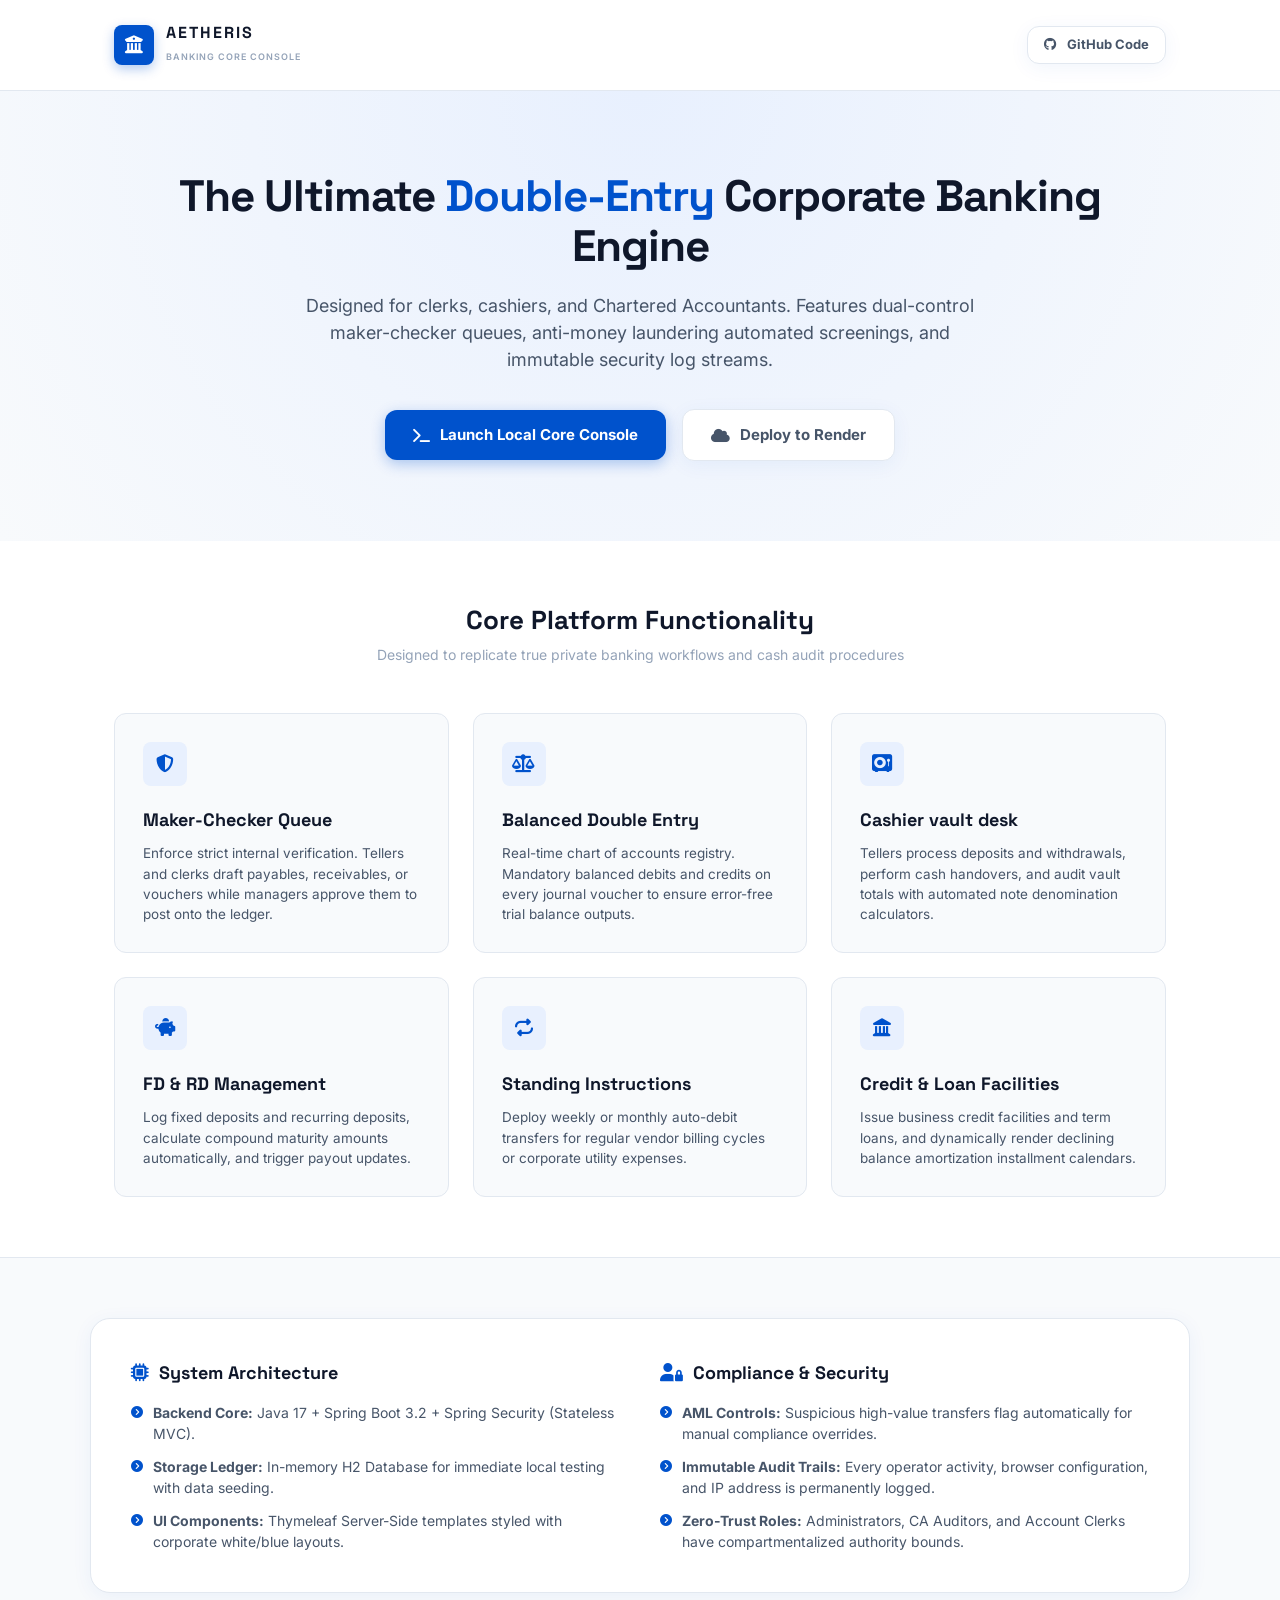
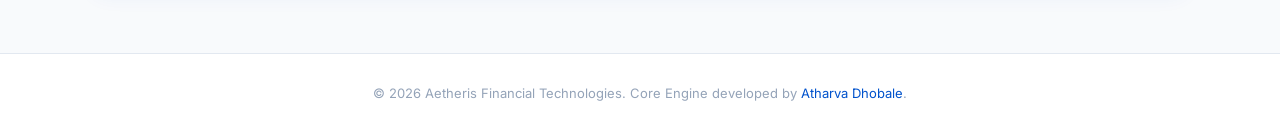
==== index.html @ 4fc182ce "feat: Add landing page index.html to resolve Vercel 404" ====
<!DOCTYPE html>
<html lang="en">
<head>
    <meta charset="UTF-8">
    <meta name="viewport" content="width=device-width, initial-scale=1.0">
    <title>AETHERIS | Enterprise Banking & Core Ledger Platform</title>
    <link rel="preconnect" href="https://fonts.googleapis.com">
    <link rel="preconnect" href="https://fonts.gstatic.com" crossorigin>
    <link href="https://fonts.googleapis.com/css2?family=Inter:wght@300;400;500;600;700;800;900&family=Space+Grotesk:wght@400;500;600;700;800&display=swap" rel="stylesheet">
    <link rel="stylesheet" href="https://cdnjs.cloudflare.com/ajax/libs/font-awesome/6.5.0/css/all.min.css">
    <style>
        :root {
            --brand-blue: #0052cc;
            --brand-blue-dark: #003d99;
            --bg-page: #f8fafc;
            --text-primary: #0f172a;
            --text-secondary: #475569;
            --text-muted: #94a3b8;
            --border-light: #e2e8f0;
            --radius-md: 12px;
            --radius-lg: 20px;
            --shadow-md: 0 4px 20px rgba(0,82,204,0.06);
            --shadow-lg: 0 10px 30px rgba(0,82,204,0.08);
        }

        * {
            box-sizing: border-box;
            margin: 0;
            padding: 0;
        }

        body {
            font-family: 'Inter', -apple-system, sans-serif;
            background: var(--bg-page);
            color: var(--text-primary);
            line-height: 1.5;
            -webkit-font-smoothing: antialiased;
        }

        .container {
            max-width: 1100px;
            margin: 0 auto;
            padding: 0 24px;
        }

        /* Header */
        header {
            padding: 24px 0;
            border-bottom: 1px solid var(--border-light);
            background: #fff;
        }

        .header-wrap {
            display: flex;
            align-items: center;
            justify-content: space-between;
        }

        .brand {
            display: flex;
            align-items: center;
            gap: 12px;
        }

        .brand-icon {
            width: 40px;
            height: 40px;
            background: var(--brand-blue);
            border-radius: 8px;
            display: flex;
            align-items: center;
            justify-content: center;
            color: #fff;
            font-size: 18px;
            box-shadow: 0 4px 12px rgba(0,82,204,0.3);
        }

        .brand-text h1 {
            font-family: 'Space Grotesk', sans-serif;
            font-size: 16px;
            font-weight: 800;
            letter-spacing: 2px;
            color: var(--text-primary);
            line-height: 1.1;
        }

        .brand-text span {
            font-size: 9px;
            color: var(--text-muted);
            letter-spacing: 1px;
            text-transform: uppercase;
            font-weight: 600;
        }

        /* Hero Section */
        .hero {
            padding: 80px 0;
            text-align: center;
            background: radial-gradient(circle at top, #e8f0fe 0%, var(--bg-page) 100%);
        }

        .hero h2 {
            font-family: 'Space Grotesk', sans-serif;
            font-size: 44px;
            font-weight: 800;
            color: var(--text-primary);
            line-height: 1.15;
            letter-spacing: -1px;
            margin-bottom: 20px;
        }

        .hero h2 span {
            color: var(--brand-blue);
        }

        .hero p {
            font-size: 18px;
            color: var(--text-secondary);
            max-width: 680px;
            margin: 0 auto 36px;
        }

        .cta-buttons {
            display: flex;
            align-items: center;
            justify-content: center;
            gap: 16px;
            flex-wrap: wrap;
        }

        .btn {
            display: inline-flex;
            align-items: center;
            gap: 10px;
            padding: 14px 28px;
            border-radius: var(--radius-md);
            font-size: 15px;
            font-weight: 700;
            text-decoration: none;
            transition: all 0.2s ease;
            cursor: pointer;
        }

        .btn-primary {
            background: var(--brand-blue);
            color: #fff;
            box-shadow: 0 4px 14px rgba(0,82,204,0.3);
        }

        .btn-primary:hover {
            background: var(--brand-blue-dark);
            transform: translateY(-2px);
            box-shadow: 0 6px 20px rgba(0,82,204,0.4);
        }

        .btn-secondary {
            background: #fff;
            color: var(--text-secondary);
            border: 1.5px solid var(--border-light);
            box-shadow: var(--shadow-md);
        }

        .btn-secondary:hover {
            border-color: var(--brand-blue);
            color: var(--brand-blue);
            transform: translateY(-2px);
        }

        /* Features Section */
        .features {
            padding: 60px 0;
            background: #fff;
        }

        .section-title {
            text-align: center;
            margin-bottom: 48px;
        }

        .section-title h3 {
            font-family: 'Space Grotesk', sans-serif;
            font-size: 26px;
            font-weight: 800;
            color: var(--text-primary);
        }

        .section-title p {
            color: var(--text-muted);
            font-size: 14px;
            margin-top: 4px;
        }

        .feature-grid {
            display: grid;
            grid-template-columns: repeat(3, 1fr);
            gap: 24px;
        }

        .feature-card {
            background: var(--bg-page);
            border: 1px solid var(--border-light);
            border-radius: var(--radius-md);
            padding: 28px;
            transition: all 0.25s ease;
        }

        .feature-card:hover {
            background: #fff;
            border-color: var(--brand-blue);
            box-shadow: var(--shadow-lg);
            transform: translateY(-4px);
        }

        .feature-icon {
            width: 44px;
            height: 44px;
            background: #e8f0fe;
            color: var(--brand-blue);
            border-radius: 8px;
            display: flex;
            align-items: center;
            justify-content: center;
            font-size: 18px;
            margin-bottom: 20px;
        }

        .feature-card h4 {
            font-family: 'Space Grotesk', sans-serif;
            font-size: 18px;
            font-weight: 700;
            color: var(--text-primary);
            margin-bottom: 10px;
        }

        .feature-card p {
            font-size: 13.5px;
            color: var(--text-secondary);
            line-height: 1.5;
        }

        /* Tech Spec Section */
        .spec {
            padding: 60px 0;
            background: var(--bg-page);
            border-top: 1px solid var(--border-light);
        }

        .spec-wrap {
            background: #fff;
            border: 1.5px solid var(--border-light);
            border-radius: var(--radius-lg);
            padding: 40px;
            box-shadow: var(--shadow-md);
        }

        .spec-grid {
            display: grid;
            grid-template-columns: 1fr 1fr;
            gap: 40px;
        }

        .spec-col h4 {
            font-family: 'Space Grotesk', sans-serif;
            font-size: 18px;
            font-weight: 700;
            color: var(--text-primary);
            margin-bottom: 16px;
            display: flex;
            align-items: center;
            gap: 10px;
        }

        .spec-col h4 i {
            color: var(--brand-blue);
        }

        .spec-list {
            display: flex;
            flex-direction: column;
            gap: 12px;
        }

        .spec-item {
            display: flex;
            align-items: flex-start;
            gap: 10px;
            font-size: 14px;
            color: var(--text-secondary);
        }

        .spec-item i {
            color: var(--brand-blue);
            margin-top: 4px;
            font-size: 12px;
        }

        /* Footer */
        footer {
            padding: 30px 0;
            text-align: center;
            border-top: 1px solid var(--border-light);
            background: #fff;
            font-size: 13px;
            color: var(--text-muted);
        }

        footer a {
            color: var(--brand-blue);
            text-decoration: none;
        }

        @media (max-width: 800px) {
            .feature-grid {
                grid-template-columns: 1fr;
            }
            .spec-grid {
                grid-template-columns: 1fr;
            }
            .hero h2 {
                font-size: 32px;
            }
        }
    </style>
</head>
<body>

    <!-- Header -->
    <header>
        <div class="container header-wrap">
            <div class="brand">
                <div class="brand-icon">
                    <i class="fa-solid fa-building-columns"></i>
                </div>
                <div class="brand-text">
                    <h1>AETHERIS</h1>
                    <span>Banking Core Console</span>
                </div>
            </div>
            <a href="https://github.com/AtharvaDhobale/aetheris-banking" class="btn btn-secondary" style="padding: 8px 16px; font-size: 13px;">
                <i class="fa-brands fa-github"></i> GitHub Code
            </a>
        </div>
    </header>

    <!-- Hero -->
    <section class="hero">
        <div class="container">
            <h2>The Ultimate <span>Double-Entry</span> Corporate Banking Engine</h2>
            <p>Designed for clerks, cashiers, and Chartered Accountants. Features dual-control maker-checker queues, anti-money laundering automated screenings, and immutable security log streams.</p>
            <div class="cta-buttons">
                <!-- CTA buttons linking locally and to Render instructions -->
                <a href="http://localhost:8080/dashboard" class="btn btn-primary">
                    <i class="fa-solid fa-terminal"></i> Launch Local Core Console
                </a>
                <a href="https://github.com/AtharvaDhobale/aetheris-banking#cloud-deployment-guidelines" class="btn btn-secondary">
                    <i class="fa-solid fa-cloud"></i> Deploy to Render
                </a>
            </div>
        </div>
    </section>

    <!-- Features -->
    <section class="features">
        <div class="container">
            <div class="section-title">
                <h3>Core Platform Functionality</h3>
                <p>Designed to replicate true private banking workflows and cash audit procedures</p>
            </div>
            <div class="feature-grid">
                <div class="feature-card">
                    <div class="feature-icon"><i class="fa-solid fa-shield-halved"></i></div>
                    <h4>Maker-Checker Queue</h4>
                    <p>Enforce strict internal verification. Tellers and clerks draft payables, receivables, or vouchers while managers approve them to post onto the ledger.</p>
                </div>
                <div class="feature-card">
                    <div class="feature-icon"><i class="fa-solid fa-scale-balanced"></i></div>
                    <h4>Balanced Double Entry</h4>
                    <p>Real-time chart of accounts registry. Mandatory balanced debits and credits on every journal voucher to ensure error-free trial balance outputs.</p>
                </div>
                <div class="feature-card">
                    <div class="feature-icon"><i class="fa-solid fa-vault"></i></div>
                    <h4>Cashier vault desk</h4>
                    <p>Tellers process deposits and withdrawals, perform cash handovers, and audit vault totals with automated note denomination calculators.</p>
                </div>
                <div class="feature-card">
                    <div class="feature-icon"><i class="fa-solid fa-piggy-bank"></i></div>
                    <h4>FD & RD Management</h4>
                    <p>Log fixed deposits and recurring deposits, calculate compound maturity amounts automatically, and trigger payout updates.</p>
                </div>
                <div class="feature-card">
                    <div class="feature-icon"><i class="fa-solid fa-repeat"></i></div>
                    <h4>Standing Instructions</h4>
                    <p>Deploy weekly or monthly auto-debit transfers for regular vendor billing cycles or corporate utility expenses.</p>
                </div>
                <div class="feature-card">
                    <div class="feature-icon"><i class="fa-solid fa-landmark"></i></div>
                    <h4>Credit & Loan Facilities</h4>
                    <p>Issue business credit facilities and term loans, and dynamically render declining balance amortization installment calendars.</p>
                </div>
            </div>
        </div>
    </section>

    <!-- Specs -->
    <section class="spec">
        <div class="container spec-wrap">
            <div class="spec-grid">
                <div class="spec-col">
                    <h4><i class="fa-solid fa-microchip"></i> System Architecture</h4>
                    <div class="spec-list">
                        <div class="spec-item">
                            <i class="fa-solid fa-circle-chevron-right"></i>
                            <span><strong>Backend Core:</strong> Java 17 + Spring Boot 3.2 + Spring Security (Stateless MVC).</span>
                        </div>
                        <div class="spec-item">
                            <i class="fa-solid fa-circle-chevron-right"></i>
                            <span><strong>Storage Ledger:</strong> In-memory H2 Database for immediate local testing with data seeding.</span>
                        </div>
                        <div class="spec-item">
                            <i class="fa-solid fa-circle-chevron-right"></i>
                            <span><strong>UI Components:</strong> Thymeleaf Server-Side templates styled with corporate white/blue layouts.</span>
                        </div>
                    </div>
                </div>
                <div class="spec-col">
                    <h4><i class="fa-solid fa-user-lock"></i> Compliance &amp; Security</h4>
                    <div class="spec-list">
                        <div class="spec-item">
                            <i class="fa-solid fa-circle-chevron-right"></i>
                            <span><strong>AML Controls:</strong> Suspicious high-value transfers flag automatically for manual compliance overrides.</span>
                        </div>
                        <div class="spec-item">
                            <i class="fa-solid fa-circle-chevron-right"></i>
                            <span><strong>Immutable Audit Trails:</strong> Every operator activity, browser configuration, and IP address is permanently logged.</span>
                        </div>
                        <div class="spec-item">
                            <i class="fa-solid fa-circle-chevron-right"></i>
                            <span><strong>Zero-Trust Roles:</strong> Administrators, CA Auditors, and Account Clerks have compartmentalized authority bounds.</span>
                        </div>
                    </div>
                </div>
            </div>
        </div>
    </section>

    <!-- Footer -->
    <footer>
        <div class="container">
            <p>&copy; 2026 Aetheris Financial Technologies. Core Engine developed by <a href="https://github.com/AtharvaDhobale">Atharva Dhobale</a>.</p>
        </div>
    </footer>

</body>
</html>
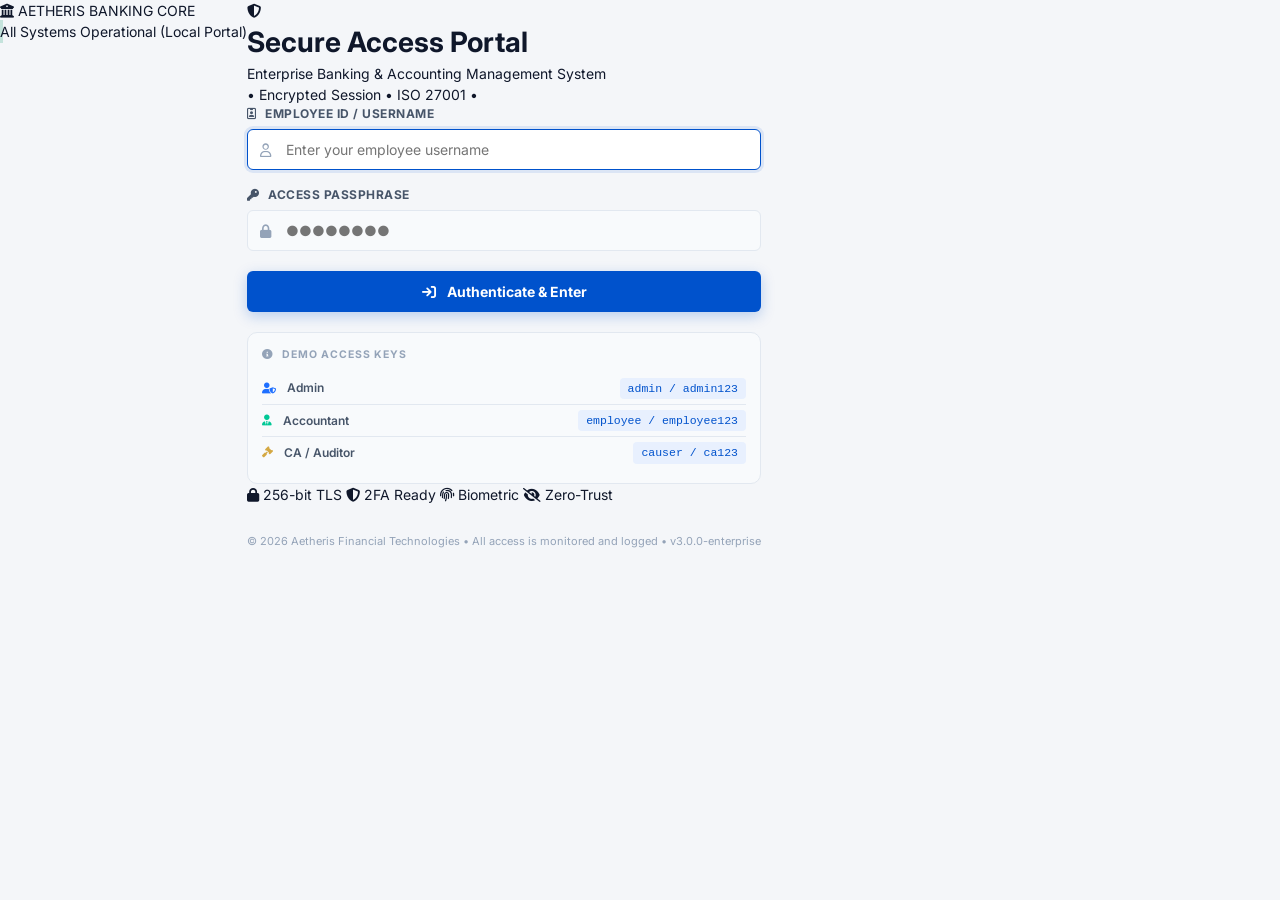
==== commit 53c2d794: "feat: Replace landing page with actual login page and add root static assets" ====
--- a/index.html
+++ b/index.html
@@ -1,454 +1,138 @@
 <!DOCTYPE html>
 <html lang="en">
 <head>
-    <meta charset="UTF-8">
-    <meta name="viewport" content="width=device-width, initial-scale=1.0">
-    <title>AETHERIS | Enterprise Banking & Core Ledger Platform</title>
-    <link rel="preconnect" href="https://fonts.googleapis.com">
-    <link rel="preconnect" href="https://fonts.gstatic.com" crossorigin>
-    <link href="https://fonts.googleapis.com/css2?family=Inter:wght@300;400;500;600;700;800;900&family=Space+Grotesk:wght@400;500;600;700;800&display=swap" rel="stylesheet">
-    <link rel="stylesheet" href="https://cdnjs.cloudflare.com/ajax/libs/font-awesome/6.5.0/css/all.min.css">
-    <style>
-        :root {
-            --brand-blue: #0052cc;
-            --brand-blue-dark: #003d99;
-            --bg-page: #f8fafc;
-            --text-primary: #0f172a;
-            --text-secondary: #475569;
-            --text-muted: #94a3b8;
-            --border-light: #e2e8f0;
-            --radius-md: 12px;
-            --radius-lg: 20px;
-            --shadow-md: 0 4px 20px rgba(0,82,204,0.06);
-            --shadow-lg: 0 10px 30px rgba(0,82,204,0.08);
-        }
+    <meta charset="UTF-8" />
+    <meta name="viewport" content="width=device-width, initial-scale=1.0" />
+    <meta name="description" content="Aetheris Banking & Accounting Core — Secure Enterprise Login Portal" />
+    <title>AETHERIS | Secure Access Portal</title>
+    <link rel="preconnect" href="https://fonts.googleapis.com" />
+    <link rel="preconnect" href="https://fonts.gstatic.com" crossorigin />
+    <link href="https://fonts.googleapis.com/css2?family=Inter:wght@300;400;500;600;700;800;900&family=Space+Grotesk:wght@400;500;600;700;800&family=JetBrains+Mono:wght@400;500&display=swap" rel="stylesheet" />
+    <link rel="stylesheet" href="https://cdnjs.cloudflare.com/ajax/libs/font-awesome/6.5.0/css/all.min.css" />
+    <link rel="stylesheet" href="/css/styles.css" />
+</head>
+<body class="login-page">
 
-        * {
-            box-sizing: border-box;
-            margin: 0;
-            padding: 0;
-        }
+    <!-- Background Grid -->
+    <div class="login-bg-grid"></div>
 
-        body {
-            font-family: 'Inter', -apple-system, sans-serif;
-            background: var(--bg-page);
-            color: var(--text-primary);
-            line-height: 1.5;
-            -webkit-font-smoothing: antialiased;
-        }
-
-        .container {
-            max-width: 1100px;
-            margin: 0 auto;
-            padding: 0 24px;
-        }
-
-        /* Header */
-        header {
-            padding: 24px 0;
-            border-bottom: 1px solid var(--border-light);
-            background: #fff;
-        }
-
-        .header-wrap {
-            display: flex;
-            align-items: center;
-            justify-content: space-between;
-        }
-
-        .brand {
-            display: flex;
-            align-items: center;
-            gap: 12px;
-        }
-
-        .brand-icon {
-            width: 40px;
-            height: 40px;
-            background: var(--brand-blue);
-            border-radius: 8px;
-            display: flex;
-            align-items: center;
-            justify-content: center;
-            color: #fff;
-            font-size: 18px;
-            box-shadow: 0 4px 12px rgba(0,82,204,0.3);
-        }
-
-        .brand-text h1 {
-            font-family: 'Space Grotesk', sans-serif;
-            font-size: 16px;
-            font-weight: 800;
-            letter-spacing: 2px;
-            color: var(--text-primary);
-            line-height: 1.1;
-        }
-
-        .brand-text span {
-            font-size: 9px;
-            color: var(--text-muted);
-            letter-spacing: 1px;
-            text-transform: uppercase;
-            font-weight: 600;
-        }
-
-        /* Hero Section */
-        .hero {
-            padding: 80px 0;
-            text-align: center;
-            background: radial-gradient(circle at top, #e8f0fe 0%, var(--bg-page) 100%);
-        }
-
-        .hero h2 {
-            font-family: 'Space Grotesk', sans-serif;
-            font-size: 44px;
-            font-weight: 800;
-            color: var(--text-primary);
-            line-height: 1.15;
-            letter-spacing: -1px;
-            margin-bottom: 20px;
-        }
-
-        .hero h2 span {
-            color: var(--brand-blue);
-        }
-
-        .hero p {
-            font-size: 18px;
-            color: var(--text-secondary);
-            max-width: 680px;
-            margin: 0 auto 36px;
-        }
-
-        .cta-buttons {
-            display: flex;
-            align-items: center;
-            justify-content: center;
-            gap: 16px;
-            flex-wrap: wrap;
-        }
-
-        .btn {
-            display: inline-flex;
-            align-items: center;
-            gap: 10px;
-            padding: 14px 28px;
-            border-radius: var(--radius-md);
-            font-size: 15px;
-            font-weight: 700;
-            text-decoration: none;
-            transition: all 0.2s ease;
-            cursor: pointer;
-        }
-
-        .btn-primary {
-            background: var(--brand-blue);
-            color: #fff;
-            box-shadow: 0 4px 14px rgba(0,82,204,0.3);
-        }
-
-        .btn-primary:hover {
-            background: var(--brand-blue-dark);
-            transform: translateY(-2px);
-            box-shadow: 0 6px 20px rgba(0,82,204,0.4);
-        }
-
-        .btn-secondary {
-            background: #fff;
-            color: var(--text-secondary);
-            border: 1.5px solid var(--border-light);
-            box-shadow: var(--shadow-md);
-        }
-
-        .btn-secondary:hover {
-            border-color: var(--brand-blue);
-            color: var(--brand-blue);
-            transform: translateY(-2px);
-        }
-
-        /* Features Section */
-        .features {
-            padding: 60px 0;
-            background: #fff;
-        }
-
-        .section-title {
-            text-align: center;
-            margin-bottom: 48px;
-        }
-
-        .section-title h3 {
-            font-family: 'Space Grotesk', sans-serif;
-            font-size: 26px;
-            font-weight: 800;
-            color: var(--text-primary);
-        }
-
-        .section-title p {
-            color: var(--text-muted);
-            font-size: 14px;
-            margin-top: 4px;
-        }
-
-        .feature-grid {
-            display: grid;
-            grid-template-columns: repeat(3, 1fr);
-            gap: 24px;
-        }
-
-        .feature-card {
-            background: var(--bg-page);
-            border: 1px solid var(--border-light);
-            border-radius: var(--radius-md);
-            padding: 28px;
-            transition: all 0.25s ease;
-        }
-
-        .feature-card:hover {
-            background: #fff;
-            border-color: var(--brand-blue);
-            box-shadow: var(--shadow-lg);
-            transform: translateY(-4px);
-        }
-
-        .feature-icon {
-            width: 44px;
-            height: 44px;
-            background: #e8f0fe;
-            color: var(--brand-blue);
-            border-radius: 8px;
-            display: flex;
-            align-items: center;
-            justify-content: center;
-            font-size: 18px;
-            margin-bottom: 20px;
-        }
-
-        .feature-card h4 {
-            font-family: 'Space Grotesk', sans-serif;
-            font-size: 18px;
-            font-weight: 700;
-            color: var(--text-primary);
-            margin-bottom: 10px;
-        }
-
-        .feature-card p {
-            font-size: 13.5px;
-            color: var(--text-secondary);
-            line-height: 1.5;
-        }
-
-        /* Tech Spec Section */
-        .spec {
-            padding: 60px 0;
-            background: var(--bg-page);
-            border-top: 1px solid var(--border-light);
-        }
-
-        .spec-wrap {
-            background: #fff;
-            border: 1.5px solid var(--border-light);
-            border-radius: var(--radius-lg);
-            padding: 40px;
-            box-shadow: var(--shadow-md);
-        }
-
-        .spec-grid {
-            display: grid;
-            grid-template-columns: 1fr 1fr;
-            gap: 40px;
-        }
-
-        .spec-col h4 {
-            font-family: 'Space Grotesk', sans-serif;
-            font-size: 18px;
-            font-weight: 700;
-            color: var(--text-primary);
-            margin-bottom: 16px;
-            display: flex;
-            align-items: center;
-            gap: 10px;
-        }
-
-        .spec-col h4 i {
-            color: var(--brand-blue);
-        }
-
-        .spec-list {
-            display: flex;
-            flex-direction: column;
-            gap: 12px;
-        }
-
-        .spec-item {
-            display: flex;
-            align-items: flex-start;
-            gap: 10px;
-            font-size: 14px;
-            color: var(--text-secondary);
-        }
-
-        .spec-item i {
-            color: var(--brand-blue);
-            margin-top: 4px;
-            font-size: 12px;
-        }
-
-        /* Footer */
-        footer {
-            padding: 30px 0;
-            text-align: center;
-            border-top: 1px solid var(--border-light);
-            background: #fff;
-            font-size: 13px;
-            color: var(--text-muted);
-        }
-
-        footer a {
-            color: var(--brand-blue);
-            text-decoration: none;
-        }
-
-        @media (max-width: 800px) {
-            .feature-grid {
-                grid-template-columns: 1fr;
-            }
-            .spec-grid {
-                grid-template-columns: 1fr;
-            }
-            .hero h2 {
-                font-size: 32px;
-            }
-        }
-    </style>
-</head>
-<body>
-
-    <!-- Header -->
-    <header>
-        <div class="container header-wrap">
-            <div class="brand">
-                <div class="brand-icon">
-                    <i class="fa-solid fa-building-columns"></i>
-                </div>
-                <div class="brand-text">
-                    <h1>AETHERIS</h1>
-                    <span>Banking Core Console</span>
-                </div>
-            </div>
-            <a href="https://github.com/AtharvaDhobale/aetheris-banking" class="btn btn-secondary" style="padding: 8px 16px; font-size: 13px;">
-                <i class="fa-brands fa-github"></i> GitHub Code
-            </a>
+    <!-- Top Bar -->
+    <header class="login-topbar">
+        <div class="login-topbar-brand">
+            <i class="fa-solid fa-building-columns"></i>
+            AETHERIS BANKING CORE
+        </div>
+        <div class="login-topbar-status">
+            <span class="status-indicator online"></span>
+            All Systems Operational (Local Portal)
         </div>
     </header>
 
-    <!-- Hero -->
-    <section class="hero">
-        <div class="container">
-            <h2>The Ultimate <span>Double-Entry</span> Corporate Banking Engine</h2>
-            <p>Designed for clerks, cashiers, and Chartered Accountants. Features dual-control maker-checker queues, anti-money laundering automated screenings, and immutable security log streams.</p>
-            <div class="cta-buttons">
-                <!-- CTA buttons linking locally and to Render instructions -->
-                <a href="http://localhost:8080/dashboard" class="btn btn-primary">
-                    <i class="fa-solid fa-terminal"></i> Launch Local Core Console
-                </a>
-                <a href="https://github.com/AtharvaDhobale/aetheris-banking#cloud-deployment-guidelines" class="btn btn-secondary">
-                    <i class="fa-solid fa-cloud"></i> Deploy to Render
-                </a>
+    <!-- Main Login Content -->
+    <main class="login-outer">
+        <div class="login-wrapper">
+
+            <!-- Header / Emblem -->
+            <div class="login-header">
+                <div class="login-emblem">
+                    <i class="fa-solid fa-shield-halved"></i>
+                </div>
+                <h1>Secure Access Portal</h1>
+                <p>Enterprise Banking & Accounting Management System</p>
+                <span class="version-tag">&#x2022; Encrypted Session &#x2022; ISO 27001 &#x2022;</span>
+            </div>
+
+            <!-- Login Card -->
+            <div class="login-card">
+                <!-- Redirect Submission to Local Server -->
+                <form class="login-form" action="http://localhost:8080/login" method="post" id="login-form">
+
+                    <div class="login-field">
+                        <label for="username">
+                            <i class="fa-regular fa-id-badge" style="margin-right:5px;"></i>
+                            Employee ID / Username
+                        </label>
+                        <div class="login-input-wrap">
+                            <input
+                                type="text"
+                                id="username"
+                                name="username"
+                                placeholder="Enter your employee username"
+                                autocomplete="username"
+                                required
+                                autofocus
+                            />
+                            <i class="fa-regular fa-user"></i>
+                        </div>
+                    </div>
+
+                    <div class="login-field">
+                        <label for="password">
+                            <i class="fa-solid fa-key" style="margin-right:5px;"></i>
+                            Access Passphrase
+                        </label>
+                        <div class="login-input-wrap">
+                            <input
+                                type="password"
+                                id="password"
+                                name="password"
+                                placeholder="&#9679;&#9679;&#9679;&#9679;&#9679;&#9679;&#9679;&#9679;"
+                                autocomplete="current-password"
+                                required
+                            />
+                            <i class="fa-solid fa-lock"></i>
+                        </div>
+                    </div>
+
+                    <button type="submit" class="login-submit-btn" id="login-btn">
+                        <i class="fa-solid fa-arrow-right-to-bracket" style="margin-right:8px;"></i>
+                        Authenticate &amp; Enter
+                    </button>
+
+                </form>
+
+                <!-- Demo Credentials Reference -->
+                <div class="login-demo-creds">
+                    <h4><i class="fa-solid fa-circle-info" style="margin-right:5px;"></i> Demo Access Keys</h4>
+                    <div class="cred-row">
+                        <span class="cred-role"><i class="fa-solid fa-user-shield" style="margin-right:5px;color:#1e6fff"></i>Admin</span>
+                        <span class="cred-value">admin / admin123</span>
+                    </div>
+                    <div class="cred-row">
+                        <span class="cred-role"><i class="fa-solid fa-user-tie" style="margin-right:5px;color:#00c896"></i>Accountant</span>
+                        <span class="cred-value">employee / employee123</span>
+                    </div>
+                    <div class="cred-row">
+                        <span class="cred-role"><i class="fa-solid fa-gavel" style="margin-right:5px;color:#d4a843"></i>CA / Auditor</span>
+                        <span class="cred-value">causer / ca123</span>
+                    </div>
+                </div>
+
+                <!-- Security Badges -->
+                <div class="login-security-badges">
+                    <span class="sec-badge"><i class="fa-solid fa-lock"></i> 256-bit TLS</span>
+                    <span class="sec-badge"><i class="fa-solid fa-shield-halved"></i> 2FA Ready</span>
+                    <span class="sec-badge"><i class="fa-solid fa-fingerprint"></i> Biometric</span>
+                    <span class="sec-badge"><i class="fa-solid fa-eye-slash"></i> Zero-Trust</span>
+                </div>
+            </div>
+
+            <div class="login-footer">
+                &copy; 2026 Aetheris Financial Technologies &bull; All access is monitored and logged &bull; v3.0.0-enterprise
             </div>
         </div>
-    </section>
+    </main>
 
-    <!-- Features -->
-    <section class="features">
-        <div class="container">
-            <div class="section-title">
-                <h3>Core Platform Functionality</h3>
-                <p>Designed to replicate true private banking workflows and cash audit procedures</p>
-            </div>
-            <div class="feature-grid">
-                <div class="feature-card">
-                    <div class="feature-icon"><i class="fa-solid fa-shield-halved"></i></div>
-                    <h4>Maker-Checker Queue</h4>
-                    <p>Enforce strict internal verification. Tellers and clerks draft payables, receivables, or vouchers while managers approve them to post onto the ledger.</p>
-                </div>
-                <div class="feature-card">
-                    <div class="feature-icon"><i class="fa-solid fa-scale-balanced"></i></div>
-                    <h4>Balanced Double Entry</h4>
-                    <p>Real-time chart of accounts registry. Mandatory balanced debits and credits on every journal voucher to ensure error-free trial balance outputs.</p>
-                </div>
-                <div class="feature-card">
-                    <div class="feature-icon"><i class="fa-solid fa-vault"></i></div>
-                    <h4>Cashier vault desk</h4>
-                    <p>Tellers process deposits and withdrawals, perform cash handovers, and audit vault totals with automated note denomination calculators.</p>
-                </div>
-                <div class="feature-card">
-                    <div class="feature-icon"><i class="fa-solid fa-piggy-bank"></i></div>
-                    <h4>FD & RD Management</h4>
-                    <p>Log fixed deposits and recurring deposits, calculate compound maturity amounts automatically, and trigger payout updates.</p>
-                </div>
-                <div class="feature-card">
-                    <div class="feature-icon"><i class="fa-solid fa-repeat"></i></div>
-                    <h4>Standing Instructions</h4>
-                    <p>Deploy weekly or monthly auto-debit transfers for regular vendor billing cycles or corporate utility expenses.</p>
-                </div>
-                <div class="feature-card">
-                    <div class="feature-icon"><i class="fa-solid fa-landmark"></i></div>
-                    <h4>Credit & Loan Facilities</h4>
-                    <p>Issue business credit facilities and term loans, and dynamically render declining balance amortization installment calendars.</p>
-                </div>
-            </div>
-        </div>
-    </section>
-
-    <!-- Specs -->
-    <section class="spec">
-        <div class="container spec-wrap">
-            <div class="spec-grid">
-                <div class="spec-col">
-                    <h4><i class="fa-solid fa-microchip"></i> System Architecture</h4>
-                    <div class="spec-list">
-                        <div class="spec-item">
-                            <i class="fa-solid fa-circle-chevron-right"></i>
-                            <span><strong>Backend Core:</strong> Java 17 + Spring Boot 3.2 + Spring Security (Stateless MVC).</span>
-                        </div>
-                        <div class="spec-item">
-                            <i class="fa-solid fa-circle-chevron-right"></i>
-                            <span><strong>Storage Ledger:</strong> In-memory H2 Database for immediate local testing with data seeding.</span>
-                        </div>
-                        <div class="spec-item">
-                            <i class="fa-solid fa-circle-chevron-right"></i>
-                            <span><strong>UI Components:</strong> Thymeleaf Server-Side templates styled with corporate white/blue layouts.</span>
-                        </div>
-                    </div>
-                </div>
-                <div class="spec-col">
-                    <h4><i class="fa-solid fa-user-lock"></i> Compliance &amp; Security</h4>
-                    <div class="spec-list">
-                        <div class="spec-item">
-                            <i class="fa-solid fa-circle-chevron-right"></i>
-                            <span><strong>AML Controls:</strong> Suspicious high-value transfers flag automatically for manual compliance overrides.</span>
-                        </div>
-                        <div class="spec-item">
-                            <i class="fa-solid fa-circle-chevron-right"></i>
-                            <span><strong>Immutable Audit Trails:</strong> Every operator activity, browser configuration, and IP address is permanently logged.</span>
-                        </div>
-                        <div class="spec-item">
-                            <i class="fa-solid fa-circle-chevron-right"></i>
-                            <span><strong>Zero-Trust Roles:</strong> Administrators, CA Auditors, and Account Clerks have compartmentalized authority bounds.</span>
-                        </div>
-                    </div>
-                </div>
-            </div>
-        </div>
-    </section>
-
-    <!-- Footer -->
-    <footer>
-        <div class="container">
-            <p>&copy; 2026 Aetheris Financial Technologies. Core Engine developed by <a href="https://github.com/AtharvaDhobale">Atharva Dhobale</a>.</p>
-        </div>
-    </footer>
-
+    <script>
+        // Animate the login button
+        document.getElementById('login-form')?.addEventListener('submit', function() {
+            const btn = document.getElementById('login-btn');
+            if (btn) {
+                btn.innerHTML = '<i class="fa-solid fa-spinner fa-spin" style="margin-right:8px;"></i>Authenticating...';
+                btn.disabled = true;
+                btn.style.opacity = '0.8';
+            }
+        });
+    </script>
 </body>
 </html>
--- a/css/styles.css
+++ b/css/styles.css
@@ -0,0 +1,1015 @@
+/* ============================================================
+   AETHERIS ENTERPRISE BANKING PLATFORM
+   Professional Light Theme — Corporate Banking Standard v4.0
+   ============================================================ */
+
+@import url('https://fonts.googleapis.com/css2?family=Inter:wght@300;400;500;600;700;800;900&family=Space+Grotesk:wght@400;500;600;700;800&family=JetBrains+Mono:wght@400;500;600&display=swap');
+
+/* ===== DESIGN TOKENS ===== */
+:root {
+    /* Primary Brand */
+    --brand-blue:      #0052cc;
+    --brand-blue-dark: #003d99;
+    --brand-blue-mid:  #1976d2;
+    --brand-blue-light:#e8f0fe;
+    --brand-blue-pale: #f0f4ff;
+
+    /* Accent */
+    --accent-teal:     #00897b;
+    --accent-gold:     #c7871a;
+    --accent-purple:   #6c2bd9;
+
+    /* Background Layers */
+    --bg-page:         #f4f6f9;
+    --bg-sidebar:      #0a1628;
+    --bg-card:         #ffffff;
+    --bg-card-hover:   #fafbff;
+    --bg-header:       #ffffff;
+    --bg-input:        #f8fafc;
+    --bg-table-head:   #f1f5f9;
+    --bg-table-row:    #ffffff;
+    --bg-table-alt:    #f8fafc;
+
+    /* Text */
+    --text-primary:    #0f172a;
+    --text-secondary:  #475569;
+    --text-muted:      #94a3b8;
+    --text-white:      #ffffff;
+    --text-link:       #0052cc;
+
+    /* Status */
+    --success:         #059669;
+    --success-bg:      #ecfdf5;
+    --success-border:  #a7f3d0;
+    --danger:          #dc2626;
+    --danger-bg:       #fef2f2;
+    --danger-border:   #fecaca;
+    --warning:         #d97706;
+    --warning-bg:      #fffbeb;
+    --warning-border:  #fde68a;
+    --info:            #0369a1;
+    --info-bg:         #eff6ff;
+    --info-border:     #bfdbfe;
+
+    /* Borders */
+    --border-light:    #e2e8f0;
+    --border-medium:   #cbd5e1;
+    --border-focus:    #0052cc;
+
+    /* Sidebar */
+    --sidebar-width:   264px;
+    --sidebar-text:    #94a3b8;
+    --sidebar-text-active: #ffffff;
+    --sidebar-active-bg:   rgba(0,82,204,0.25);
+    --sidebar-hover-bg:    rgba(255,255,255,0.06);
+    --sidebar-section:  #475569;
+
+    /* Metrics card gradients */
+    --grad-blue:   linear-gradient(135deg, #0052cc 0%, #1976d2 100%);
+    --grad-teal:   linear-gradient(135deg, #00897b 0%, #26a69a 100%);
+    --grad-amber:  linear-gradient(135deg, #c7871a 0%, #f59e0b 100%);
+    --grad-red:    linear-gradient(135deg, #dc2626 0%, #ef4444 100%);
+    --grad-purple: linear-gradient(135deg, #6c2bd9 0%, #9c4dff 100%);
+    --grad-green:  linear-gradient(135deg, #059669 0%, #10b981 100%);
+
+    /* Dimensions */
+    --header-height: 62px;
+    --radius-xs:  4px;
+    --radius-sm:  6px;
+    --radius-md:  10px;
+    --radius-lg:  14px;
+    --radius-xl:  20px;
+
+    /* Typography */
+    --font-body:    'Inter', -apple-system, sans-serif;
+    --font-heading: 'Space Grotesk', sans-serif;
+    --font-mono:    'JetBrains Mono', 'Courier New', monospace;
+
+    /* Shadows */
+    --shadow-xs:   0 1px 2px rgba(0,0,0,0.05);
+    --shadow-sm:   0 1px 4px rgba(0,0,0,0.06), 0 1px 2px rgba(0,0,0,0.04);
+    --shadow-md:   0 4px 12px rgba(0,0,0,0.08), 0 1px 3px rgba(0,0,0,0.06);
+    --shadow-lg:   0 8px 24px rgba(0,0,0,0.10), 0 2px 6px rgba(0,0,0,0.06);
+    --shadow-blue: 0 4px 14px rgba(0,82,204,0.25);
+
+    /* Transitions */
+    --t-fast: 0.12s ease;
+    --t-med:  0.22s ease;
+    --t-slow: 0.35s ease;
+}
+
+/* ===== RESET ===== */
+*, *::before, *::after { margin: 0; padding: 0; box-sizing: border-box; }
+html { scroll-behavior: smooth; }
+body {
+    font-family: var(--font-body);
+    background: var(--bg-page);
+    color: var(--text-primary);
+    font-size: 14px;
+    line-height: 1.5;
+    overflow: hidden;
+    -webkit-font-smoothing: antialiased;
+}
+a { text-decoration: none; color: inherit; }
+button { cursor: pointer; border: none; background: none; font-family: inherit; }
+input, select, textarea { font-family: inherit; }
+ul, ol { list-style: none; }
+
+/* ===== SCROLLBAR ===== */
+::-webkit-scrollbar { width: 5px; height: 5px; }
+::-webkit-scrollbar-track { background: var(--bg-page); }
+::-webkit-scrollbar-thumb { background: var(--border-medium); border-radius: 99px; }
+::-webkit-scrollbar-thumb:hover { background: var(--brand-blue); }
+
+/* ========================================
+   APP LAYOUT
+   ======================================== */
+.app-container { display: flex; width: 100vw; height: 100vh; }
+
+/* ========================================
+   SIDEBAR — Dark Navy
+   ======================================== */
+.sidebar {
+    width: var(--sidebar-width);
+    min-width: var(--sidebar-width);
+    background: var(--bg-sidebar);
+    display: flex;
+    flex-direction: column;
+    height: 100vh;
+    position: relative;
+    z-index: 100;
+    overflow: hidden;
+}
+
+.sidebar::after {
+    content: '';
+    position: absolute;
+    top: 0; right: 0;
+    width: 1px; height: 100%;
+    background: rgba(255,255,255,0.05);
+}
+
+/* Brand */
+.brand {
+    display: flex;
+    align-items: center;
+    gap: 11px;
+    padding: 18px 16px;
+    border-bottom: 1px solid rgba(255,255,255,0.07);
+    flex-shrink: 0;
+}
+
+.brand-icon {
+    width: 38px; height: 38px;
+    background: var(--brand-blue);
+    border-radius: var(--radius-sm);
+    display: flex; align-items: center; justify-content: center;
+    font-size: 16px; color: #fff;
+    flex-shrink: 0;
+    box-shadow: 0 2px 8px rgba(0,82,204,0.40);
+}
+
+.brand-text h2 {
+    font-family: var(--font-heading);
+    font-size: 14.5px;
+    font-weight: 800;
+    letter-spacing: 2px;
+    color: #fff;
+    line-height: 1.1;
+}
+
+.brand-text span {
+    font-size: 8px;
+    font-weight: 600;
+    letter-spacing: 1.5px;
+    color: var(--sidebar-section);
+    display: block;
+    text-transform: uppercase;
+    margin-top: 2px;
+}
+
+/* Nav */
+.nav-menu {
+    flex: 1;
+    padding: 10px 8px;
+    overflow-y: auto;
+    display: flex;
+    flex-direction: column;
+    gap: 1px;
+}
+
+.nav-section-label {
+    font-size: 9.5px;
+    font-weight: 700;
+    letter-spacing: 1.5px;
+    color: var(--sidebar-section);
+    text-transform: uppercase;
+    padding: 10px 10px 4px;
+    margin-top: 4px;
+}
+
+.nav-item {
+    display: flex;
+    align-items: center;
+    gap: 9px;
+    padding: 8px 10px;
+    border-radius: var(--radius-sm);
+    color: var(--sidebar-text);
+    font-size: 12.5px;
+    font-weight: 500;
+    transition: all var(--t-fast);
+    cursor: pointer;
+    position: relative;
+}
+
+.nav-item i {
+    width: 16px; text-align: center; font-size: 12px;
+    flex-shrink: 0; transition: color var(--t-fast);
+}
+
+.nav-item span:not(.badge) {
+    flex: 1; white-space: nowrap; overflow: hidden; text-overflow: ellipsis;
+}
+
+.nav-item:hover { background: var(--sidebar-hover-bg); color: #e2e8f0; }
+.nav-item:hover i { color: #93c5fd; }
+
+.nav-item.active {
+    background: var(--sidebar-active-bg);
+    color: #fff;
+    border-left: 3px solid var(--brand-blue);
+    padding-left: 7px;
+}
+.nav-item.active i { color: #93c5fd; }
+
+/* Badges */
+.badge {
+    font-size: 9px; font-weight: 700; padding: 2px 5px;
+    border-radius: 99px; letter-spacing: 0.3px; flex-shrink: 0;
+}
+.badge-warning { background: #f59e0b; color: #000; }
+.badge-danger  { background: #ef4444; color: #fff; }
+.badge-success { background: #10b981; color: #000; }
+.badge-blue    { background: var(--brand-blue); color: #fff; }
+
+/* User Profile */
+.user-profile {
+    padding: 14px; border-top: 1px solid rgba(255,255,255,0.07);
+    display: flex; align-items: center; gap: 10px; flex-shrink: 0;
+}
+.user-avatar {
+    width: 34px; height: 34px; border-radius: 50%;
+    background: linear-gradient(135deg, var(--brand-blue), #4f93ff);
+    display: flex; align-items: center; justify-content: center;
+    font-size: 13px; color: #fff; font-weight: 700; flex-shrink: 0;
+}
+.user-info { flex: 1; min-width: 0; }
+.user-name  { display: block; font-size: 12.5px; font-weight: 600; color: #e2e8f0; }
+.user-role  { display: block; font-size: 10px; color: var(--sidebar-section); }
+.logout-btn {
+    width: 30px; height: 30px; border-radius: var(--radius-xs);
+    display: flex; align-items: center; justify-content: center;
+    color: var(--sidebar-section); font-size: 13px; transition: all var(--t-fast);
+}
+.logout-btn:hover { background: rgba(220,38,38,0.15); color: #f87171; }
+
+/* ========================================
+   MAIN CONTENT
+   ======================================== */
+.main-content {
+    flex: 1; display: flex; flex-direction: column;
+    min-width: 0; height: 100vh; overflow: hidden;
+}
+
+/* TOP HEADER */
+.top-header {
+    height: var(--header-height);
+    min-height: var(--header-height);
+    background: var(--bg-header);
+    border-bottom: 1px solid var(--border-light);
+    display: flex; align-items: center; gap: 16px;
+    padding: 0 24px;
+    box-shadow: var(--shadow-xs);
+    z-index: 50; flex-shrink: 0;
+}
+
+.header-breadcrumb {
+    display: flex; align-items: center; gap: 6px;
+    font-size: 12px; color: var(--text-muted);
+}
+.header-breadcrumb strong { color: var(--text-primary); font-weight: 600; }
+.header-breadcrumb i { font-size: 9px; }
+
+.header-search {
+    flex: 1; position: relative; max-width: 420px; margin: 0 auto;
+}
+.search-icon {
+    position: absolute; left: 12px; top: 50%;
+    transform: translateY(-50%); color: var(--text-muted); font-size: 12px;
+}
+.header-search input {
+    width: 100%; padding: 8px 12px 8px 34px;
+    background: var(--bg-input); border: 1.5px solid var(--border-light);
+    border-radius: var(--radius-md); color: var(--text-primary);
+    font-size: 13px; outline: none; transition: all var(--t-fast);
+}
+.header-search input::placeholder { color: var(--text-muted); }
+.header-search input:focus {
+    border-color: var(--brand-blue);
+    background: #fff;
+    box-shadow: 0 0 0 3px rgba(0,82,204,0.10);
+}
+.global-suggestions-dropdown {
+    position: absolute; top: calc(100% + 6px); left: 0; right: 0;
+    background: #fff; border: 1px solid var(--border-light);
+    border-radius: var(--radius-md); z-index: 200; display: none;
+    box-shadow: var(--shadow-lg);
+}
+.global-suggestions-dropdown.visible { display: block; }
+.global-suggestions-dropdown li {
+    padding: 9px 14px; font-size: 13px; cursor: pointer;
+    color: var(--text-secondary); border-bottom: 1px solid var(--border-light);
+    transition: background var(--t-fast);
+}
+.global-suggestions-dropdown li:last-child { border: none; }
+.global-suggestions-dropdown li:hover { background: var(--brand-blue-light); color: var(--brand-blue); }
+
+.header-actions { display: flex; align-items: center; gap: 10px; flex-shrink: 0; }
+
+.header-icon-btn {
+    width: 36px; height: 36px; border-radius: var(--radius-sm);
+    display: flex; align-items: center; justify-content: center;
+    color: var(--text-secondary); font-size: 15px;
+    border: 1.5px solid var(--border-light); background: #fff;
+    transition: all var(--t-fast); position: relative;
+    cursor: pointer;
+}
+.header-icon-btn:hover { border-color: var(--brand-blue); color: var(--brand-blue); background: var(--brand-blue-light); }
+
+.notif-dot {
+    position: absolute; top: -3px; right: -3px;
+    width: 8px; height: 8px; background: var(--danger);
+    border-radius: 50%; border: 1.5px solid #fff;
+}
+
+.system-status {
+    display: flex; align-items: center; gap: 6px;
+    background: var(--success-bg); border: 1.5px solid var(--success-border);
+    border-radius: 99px; padding: 5px 12px;
+}
+.system-status span:last-child {
+    font-size: 10.5px; font-weight: 700; color: var(--success); letter-spacing: 0.5px;
+}
+.status-indicator { width: 6px; height: 6px; border-radius: 50%; flex-shrink: 0; }
+.status-indicator.online {
+    background: var(--success);
+    animation: pulse-green 2s ease-in-out infinite;
+    box-shadow: 0 0 0 3px rgba(5,150,105,0.20);
+}
+@keyframes pulse-green {
+    0%, 100% { box-shadow: 0 0 0 3px rgba(5,150,105,0.20); }
+    50% { box-shadow: 0 0 0 5px rgba(5,150,105,0.08); }
+}
+
+/* ========================================
+   PAGE WRAPPER
+   ======================================== */
+.page-wrapper { flex: 1; overflow-y: auto; overflow-x: hidden; padding: 22px 24px; }
+.tab-pane { display: none; }
+.tab-pane.active { display: block; animation: tabIn 0.18s ease; }
+@keyframes tabIn { from { opacity: 0; transform: translateY(8px); } to { opacity: 1; transform: translateY(0); } }
+
+/* ========================================
+   PANEL HEADER
+   ======================================== */
+.panel-header { margin-bottom: 20px; display: flex; align-items: flex-start; justify-content: space-between; gap: 12px; }
+.panel-header-left h1 {
+    font-family: var(--font-heading); font-size: 20px; font-weight: 700;
+    color: var(--text-primary); letter-spacing: -0.3px; line-height: 1.2;
+}
+.panel-header-left p { color: var(--text-muted); font-size: 13px; margin-top: 3px; }
+.panel-header h1 {
+    font-family: var(--font-heading); font-size: 20px; font-weight: 700;
+    color: var(--text-primary); letter-spacing: -0.3px;
+}
+.panel-header p { color: var(--text-muted); font-size: 13px; margin-top: 3px; }
+.panel-header-actions { display: flex; gap: 8px; align-items: center; flex-shrink: 0; }
+
+/* ========================================
+   CARDS
+   ======================================== */
+.card {
+    background: var(--bg-card); border: 1.5px solid var(--border-light);
+    border-radius: var(--radius-lg); box-shadow: var(--shadow-sm);
+    transition: box-shadow var(--t-med), border-color var(--t-med);
+}
+.card:hover { box-shadow: var(--shadow-md); }
+
+/* Alias for backwards compat */
+.glass-card {
+    background: var(--bg-card); border: 1.5px solid var(--border-light);
+    border-radius: var(--radius-lg); padding: 20px;
+    box-shadow: var(--shadow-sm); transition: box-shadow var(--t-med);
+}
+.glass-card:hover { box-shadow: var(--shadow-md); }
+
+.card-header {
+    display: flex; align-items: center; justify-content: space-between;
+    margin-bottom: 16px; padding-bottom: 14px;
+    border-bottom: 1.5px solid var(--border-light);
+}
+.card-header h2 {
+    font-family: var(--font-heading); font-size: 14.5px; font-weight: 600;
+    color: var(--text-primary); letter-spacing: -0.2px;
+    display: flex; align-items: center; gap: 8px;
+}
+.card-header h2 i { color: var(--brand-blue); }
+
+/* Colored card tops */
+.card-accent-blue   { border-top: 3px solid var(--brand-blue); }
+.card-accent-teal   { border-top: 3px solid var(--accent-teal); }
+.card-accent-amber  { border-top: 3px solid var(--accent-gold); }
+.card-accent-red    { border-top: 3px solid var(--danger); }
+.card-accent-purple { border-top: 3px solid var(--accent-purple); }
+.card-accent-green  { border-top: 3px solid var(--success); }
+
+/* ========================================
+   METRIC CARDS (KPI)
+   ======================================== */
+.metrics-grid { display: grid; grid-template-columns: repeat(4,1fr); gap: 14px; margin-bottom: 20px; }
+.metrics-grid-6 { display: grid; grid-template-columns: repeat(6,1fr); gap: 12px; margin-bottom: 20px; }
+
+.kpi-card {
+    background: #fff; border: 1.5px solid var(--border-light);
+    border-radius: var(--radius-lg); padding: 18px;
+    display: flex; align-items: center; gap: 14px;
+    box-shadow: var(--shadow-sm); transition: all var(--t-med); cursor: default;
+    position: relative; overflow: hidden;
+}
+.kpi-card::before {
+    content: ''; position: absolute;
+    top: 0; left: 0; right: 0; height: 3px;
+}
+.kpi-blue::before   { background: var(--grad-blue); }
+.kpi-teal::before   { background: var(--grad-teal); }
+.kpi-amber::before  { background: var(--grad-amber); }
+.kpi-red::before    { background: var(--grad-red); }
+.kpi-purple::before { background: var(--grad-purple); }
+.kpi-green::before  { background: var(--grad-green); }
+
+.kpi-card:hover { box-shadow: var(--shadow-md); transform: translateY(-2px); }
+
+.kpi-icon {
+    width: 44px; height: 44px; border-radius: var(--radius-md);
+    display: flex; align-items: center; justify-content: center;
+    font-size: 18px; flex-shrink: 0;
+}
+.kpi-blue   .kpi-icon { background: #e8f0fe; color: var(--brand-blue); }
+.kpi-teal   .kpi-icon { background: #e0f2f1; color: var(--accent-teal); }
+.kpi-amber  .kpi-icon { background: #fff8e1; color: var(--accent-gold); }
+.kpi-red    .kpi-icon { background: var(--danger-bg); color: var(--danger); }
+.kpi-purple .kpi-icon { background: #f3e8ff; color: var(--accent-purple); }
+.kpi-green  .kpi-icon { background: var(--success-bg); color: var(--success); }
+
+.kpi-data h3 { font-size: 10.5px; font-weight: 600; color: var(--text-muted); text-transform: uppercase; letter-spacing: 0.7px; margin-bottom: 4px; }
+.kpi-value { display: block; font-family: var(--font-heading); font-size: 20px; font-weight: 700; color: var(--text-primary); letter-spacing: -0.5px; line-height: 1; margin-bottom: 3px; }
+.kpi-sub   { font-size: 10.5px; color: var(--text-muted); }
+.kpi-trend { font-size: 10.5px; font-weight: 600; }
+.kpi-trend.up   { color: var(--success); }
+.kpi-trend.down { color: var(--danger); }
+
+/* ========================================
+   LAYOUT SPLITS
+   ======================================== */
+.split-layout { display: grid; grid-template-columns: 1fr 360px; gap: 18px; align-items: start; }
+.split-3 { display: grid; grid-template-columns: 1fr 1fr 1fr; gap: 18px; }
+.split-2 { display: grid; grid-template-columns: 1fr 1fr; gap: 18px; }
+.layout-main, .layout-side { display: flex; flex-direction: column; gap: 18px; }
+
+/* ========================================
+   PREMIUM TABLES
+   ======================================== */
+.table-responsive { overflow-x: auto; overflow-y: auto; max-height: 480px; }
+.table-responsive-lg { overflow-x: auto; overflow-y: auto; max-height: 580px; }
+
+.premium-table { width: 100%; border-collapse: collapse; font-size: 13px; }
+.premium-table thead { position: sticky; top: 0; z-index: 2; }
+.premium-table th {
+    background: var(--bg-table-head);
+    padding: 9px 14px; text-align: left;
+    font-size: 10.5px; font-weight: 700; color: var(--text-muted);
+    text-transform: uppercase; letter-spacing: 0.7px;
+    border-bottom: 1.5px solid var(--border-light); white-space: nowrap;
+}
+.premium-table td {
+    padding: 10px 14px; border-bottom: 1px solid var(--border-light);
+    color: var(--text-secondary); vertical-align: middle;
+}
+.premium-table tbody tr { transition: background var(--t-fast); }
+.premium-table tbody tr:hover { background: var(--brand-blue-pale); }
+.premium-table tbody tr:hover td { color: var(--text-primary); }
+.premium-table tbody tr:last-child td { border-bottom: none; }
+.premium-table .text-center { text-align: center; }
+
+/* ========================================
+   STATUS PILLS
+   ======================================== */
+.status-pill {
+    display: inline-flex; align-items: center; gap: 5px;
+    padding: 3px 9px; border-radius: 99px;
+    font-size: 10.5px; font-weight: 600; letter-spacing: 0.3px; white-space: nowrap;
+}
+.status-pill::before { content: ''; width: 5px; height: 5px; border-radius: 50%; background: currentColor; }
+.status-approved  { background: var(--success-bg); color: var(--success); border: 1px solid var(--success-border); }
+.status-pending   { background: var(--warning-bg); color: var(--warning); border: 1px solid var(--warning-border); }
+.status-flagged   { background: var(--danger-bg);  color: var(--danger);  border: 1px solid var(--danger-border); }
+.status-rejected  { background: #f1f5f9; color: var(--text-muted); border: 1px solid var(--border-light); }
+.status-draft     { background: var(--info-bg); color: var(--info); border: 1px solid var(--info-border); }
+.status-active    { background: var(--success-bg); color: var(--success); border: 1px solid var(--success-border); }
+.status-closed    { background: #f1f5f9; color: var(--text-muted); border: 1px solid var(--border-light); }
+.status-processing { background: #f3e8ff; color: var(--accent-purple); border: 1px solid #ddd6fe; }
+
+/* ========================================
+   PREMIUM FORMS
+   ======================================== */
+.premium-form { display: flex; flex-direction: column; gap: 14px; }
+
+.form-group { display: flex; flex-direction: column; gap: 5px; }
+.form-row { display: grid; grid-template-columns: 1fr 1fr; gap: 12px; }
+.form-row-3 { display: grid; grid-template-columns: 1fr 1fr 1fr; gap: 12px; }
+
+.form-group label {
+    font-size: 11.5px; font-weight: 600; color: var(--text-secondary);
+    text-transform: uppercase; letter-spacing: 0.5px;
+}
+
+.premium-form input,
+.premium-form select,
+.premium-form textarea {
+    width: 100%; padding: 9px 12px;
+    background: var(--bg-input); border: 1.5px solid var(--border-light);
+    border-radius: var(--radius-sm); color: var(--text-primary);
+    font-size: 13.5px; outline: none; transition: all var(--t-fast);
+    -webkit-appearance: none; appearance: none;
+}
+.premium-form input::placeholder,
+.premium-form textarea::placeholder { color: var(--text-muted); }
+.premium-form input:focus,
+.premium-form select:focus,
+.premium-form textarea:focus {
+    border-color: var(--border-focus);
+    background: #fff;
+    box-shadow: 0 0 0 3px rgba(0,82,204,0.10);
+}
+.premium-form select {
+    background-image: url("data:image/svg+xml,%3Csvg xmlns='http://www.w3.org/2000/svg' viewBox='0 0 24 24'%3E%3Cpath fill='%2394a3b8' d='M7 10l5 5 5-5z'/%3E%3C/svg%3E");
+    background-repeat: no-repeat; background-position: right 10px center;
+    background-size: 18px; padding-right: 32px; cursor: pointer;
+    background-color: var(--bg-input);
+}
+.premium-form select option { background: #fff; color: var(--text-primary); }
+.premium-form textarea { resize: vertical; min-height: 76px; }
+
+.form-control {
+    padding: 8px 12px;
+    background: var(--bg-input); border: 1.5px solid var(--border-light);
+    border-radius: var(--radius-sm); color: var(--text-primary);
+    font-size: 13px; outline: none; transition: all var(--t-fast);
+    font-family: var(--font-body); width: 100%;
+    -webkit-appearance: none;
+}
+.form-control:focus { border-color: var(--border-focus); background: #fff; box-shadow: 0 0 0 3px rgba(0,82,204,0.10); }
+
+small.hint { font-size: 11px; color: var(--text-muted); }
+small.hint a { color: var(--brand-blue); }
+
+/* ========================================
+   BUTTONS
+   ======================================== */
+.btn {
+    display: inline-flex; align-items: center; justify-content: center;
+    gap: 6px; padding: 8px 16px; border-radius: var(--radius-sm);
+    font-size: 13px; font-weight: 600; letter-spacing: 0.2px;
+    transition: all var(--t-fast); outline: none; cursor: pointer;
+    white-space: nowrap; border: 1.5px solid transparent;
+    font-family: var(--font-body);
+}
+.btn-primary {
+    background: var(--brand-blue); color: #fff;
+    box-shadow: var(--shadow-blue);
+}
+.btn-primary:hover { background: var(--brand-blue-dark); transform: translateY(-1px); box-shadow: 0 6px 18px rgba(0,82,204,0.35); }
+.btn-primary:active { transform: translateY(0); }
+
+.btn-secondary {
+    background: #fff; color: var(--text-secondary);
+    border-color: var(--border-medium);
+}
+.btn-secondary:hover { background: var(--brand-blue-light); color: var(--brand-blue); border-color: var(--brand-blue); }
+
+.btn-success { background: var(--success); color: #fff; }
+.btn-success:hover { background: #047857; transform: translateY(-1px); }
+
+.btn-danger  { background: var(--danger); color: #fff; }
+.btn-danger:hover  { background: #b91c1c; transform: translateY(-1px); }
+
+.btn-warning { background: var(--warning); color: #fff; }
+.btn-warning:hover { background: #b45309; }
+
+.btn-outline {
+    background: transparent; color: var(--brand-blue);
+    border-color: var(--brand-blue);
+}
+.btn-outline:hover { background: var(--brand-blue-light); }
+
+.btn-ghost { background: transparent; color: var(--text-secondary); }
+.btn-ghost:hover { background: var(--bg-input); }
+
+.btn-sm  { padding: 5px 11px; font-size: 12px; }
+.btn-xs  { padding: 3px 8px; font-size: 11px; border-radius: var(--radius-xs); }
+.btn-lg  { padding: 11px 22px; font-size: 14px; }
+.btn-block { width: 100%; }
+.btn-icon {
+    width: 32px; height: 32px; padding: 0; border-radius: var(--radius-sm);
+    display: inline-flex; align-items: center; justify-content: center; font-size: 13px;
+}
+
+.btn-icon-approve {
+    width: 28px; height: 28px; padding: 0; border-radius: 50%;
+    background: var(--success-bg); color: var(--success);
+    border: 1.5px solid var(--success-border); font-size: 11px;
+    display: inline-flex; align-items: center; justify-content: center; transition: all var(--t-fast);
+}
+.btn-icon-approve:hover { background: var(--success); color: #fff; transform: scale(1.1); }
+
+.btn-icon-reject {
+    width: 28px; height: 28px; padding: 0; border-radius: 50%;
+    background: var(--danger-bg); color: var(--danger);
+    border: 1.5px solid var(--danger-border); font-size: 11px;
+    display: inline-flex; align-items: center; justify-content: center; transition: all var(--t-fast);
+}
+.btn-icon-reject:hover { background: var(--danger); color: #fff; transform: scale(1.1); }
+
+/* ========================================
+   ACTIVITY STREAM
+   ======================================== */
+.activity-timeline { display: flex; flex-direction: column; max-height: 360px; overflow-y: auto; }
+.activity-item { display: flex; align-items: flex-start; gap: 12px; padding: 10px 0; border-bottom: 1px solid var(--border-light); }
+.activity-item:last-child { border-bottom: none; }
+.activity-dot { width: 8px; height: 8px; border-radius: 50%; margin-top: 5px; flex-shrink: 0; }
+.activity-dot.LOW    { background: var(--info); }
+.activity-dot.MEDIUM { background: var(--warning); }
+.activity-dot.HIGH   { background: var(--danger); animation: pulse-red 1.5s ease-in-out infinite; }
+@keyframes pulse-red { 0%,100% { box-shadow: 0 0 0 2px rgba(220,38,38,0.2); } 50% { box-shadow: 0 0 0 5px rgba(220,38,38,0.05); } }
+.activity-action { font-size: 13px; color: var(--text-primary); font-weight: 500; }
+.activity-meta   { font-size: 11px; color: var(--text-muted); margin-top: 2px; }
+
+/* ========================================
+   PERFORMANCE LIST
+   ======================================== */
+.performance-list { display: flex; flex-direction: column; gap: 8px; max-height: 360px; overflow-y: auto; }
+.perf-item { display: flex; align-items: center; gap: 10px; padding: 10px 12px; background: var(--bg-input); border-radius: var(--radius-sm); border: 1.5px solid var(--border-light); transition: all var(--t-fast); }
+.perf-item:hover { border-color: var(--brand-blue); background: var(--brand-blue-pale); }
+.perf-avatar { width: 32px; height: 32px; border-radius: 50%; background: var(--grad-blue); display: flex; align-items: center; justify-content: center; font-size: 11px; font-weight: 700; color: #fff; flex-shrink: 0; }
+.perf-info { flex: 1; }
+.perf-name { font-size: 12.5px; font-weight: 600; color: var(--text-primary); }
+.perf-role { font-size: 10.5px; color: var(--text-muted); }
+.perf-count { font-family: var(--font-mono); font-size: 13px; font-weight: 700; color: var(--brand-blue); background: var(--brand-blue-light); padding: 2px 7px; border-radius: 99px; }
+
+/* ========================================
+   CANVAS CHART
+   ======================================== */
+.chart-container { position: relative; height: 130px; margin-top: 8px; }
+.chart-container canvas { display: block; width: 100% !important; }
+
+/* ========================================
+   ALERT / NOTICE BOXES
+   ======================================== */
+.alert-box { display: flex; align-items: flex-start; gap: 10px; padding: 12px 14px; border-radius: var(--radius-sm); font-size: 13px; margin-bottom: 12px; }
+.alert-info    { background: var(--info-bg); border: 1.5px solid var(--info-border); color: var(--info); }
+.alert-warning { background: var(--warning-bg); border: 1.5px solid var(--warning-border); color: var(--warning); }
+.alert-danger  { background: var(--danger-bg); border: 1.5px solid var(--danger-border); color: var(--danger); }
+.alert-success { background: var(--success-bg); border: 1.5px solid var(--success-border); color: var(--success); }
+
+/* ========================================
+   COMPLIANCE BOX (legacy compat)
+   ======================================== */
+.compliance-box { display: flex; align-items: flex-start; gap: 10px; padding: 11px 14px; border-radius: var(--radius-sm); font-size: 13px; }
+.info-box    { background: var(--info-bg); border: 1.5px solid var(--info-border); color: var(--info); }
+.warning-box { background: var(--warning-bg); border: 1.5px solid var(--warning-border); color: var(--warning); }
+.danger-box  { background: var(--danger-bg); border: 1.5px solid var(--danger-border); color: var(--danger); }
+
+/* ========================================
+   RECONCILIATION
+   ======================================== */
+.reconciliation-toolbar { display: flex; align-items: center; gap: 12px; padding-bottom: 16px; border-bottom: 1.5px solid var(--border-light); flex-wrap: wrap; }
+.reconcile-workspace-grid { display: grid; grid-template-columns: 1fr 1fr; gap: 20px; margin-top: 18px; }
+.recon-side-ledger h3, .recon-side-statement h3 { font-size: 12px; font-weight: 700; color: var(--text-muted); text-transform: uppercase; letter-spacing: 0.7px; margin-bottom: 12px; padding-bottom: 8px; border-bottom: 1.5px solid var(--border-light); }
+.statement-file-upload { display: flex; flex-direction: column; align-items: center; gap: 8px; padding: 18px; border: 2px dashed var(--border-medium); border-radius: var(--radius-md); text-align: center; cursor: pointer; transition: all var(--t-fast); }
+.statement-file-upload:hover { border-color: var(--brand-blue); background: var(--brand-blue-pale); }
+.upload-icon { font-size: 26px; color: var(--text-muted); }
+.statement-file-upload p { font-size: 12px; color: var(--text-muted); }
+.file-input { display: none; }
+.recon-summary-bar { display: flex; align-items: center; gap: 20px; padding: 12px 16px; background: var(--bg-input); border-radius: var(--radius-md); border: 1.5px solid var(--border-light); flex-wrap: wrap; }
+.recon-summary-item { display: flex; align-items: center; gap: 8px; font-size: 13px; color: var(--text-secondary); }
+.recon-summary-item strong { font-family: var(--font-mono); font-size: 14px; color: var(--text-primary); }
+
+/* ========================================
+   LOAN CARDS
+   ======================================== */
+.loan-stats-header { display: flex; align-items: center; gap: 16px; font-size: 12.5px; color: var(--text-secondary); }
+.loan-stats-header strong { font-family: var(--font-mono); font-size: 14px; color: var(--brand-blue); }
+.schedule-table-container { max-height: 340px; }
+
+/* ========================================
+   CURRENCY CONVERTER
+   ======================================== */
+.currency-converter-card { padding: 14px; background: var(--brand-blue-pale); border: 1.5px solid var(--info-border); border-radius: var(--radius-sm); }
+.currency-converter-card label { font-size: 11px; font-weight: 700; color: var(--brand-blue); text-transform: uppercase; letter-spacing: 0.7px; display: block; margin-bottom: 8px; }
+.currency-converter-row { display: flex; align-items: center; gap: 10px; }
+.currency-converter-row select { flex: 1; padding: 8px 10px; background: #fff; border: 1.5px solid var(--border-light); border-radius: var(--radius-sm); color: var(--text-primary); font-size: 13px; outline: none; }
+#converted-rate-display { font-family: var(--font-mono); font-size: 16px; font-weight: 700; color: var(--brand-blue); white-space: nowrap; }
+
+/* ========================================
+   TELLER / CASHIER DENOMINATION TABLE
+   ======================================== */
+.denomination-grid { display: grid; grid-template-columns: repeat(4, 1fr); gap: 10px; margin-bottom: 14px; }
+.denom-chip {
+    background: #fff; border: 1.5px solid var(--border-light);
+    border-radius: var(--radius-sm); padding: 10px 8px; text-align: center;
+    transition: all var(--t-fast);
+}
+.denom-chip:hover { border-color: var(--brand-blue); background: var(--brand-blue-pale); }
+.denom-chip .note-value { font-family: var(--font-heading); font-size: 16px; font-weight: 800; color: var(--brand-blue); }
+.denom-chip .note-label { font-size: 9.5px; color: var(--text-muted); margin-bottom: 6px; }
+.denom-chip input { width: 100%; border: 1px solid var(--border-light); border-radius: 4px; padding: 4px 6px; text-align: center; font-size: 13px; font-weight: 600; font-family: var(--font-mono); outline: none; }
+.denom-chip input:focus { border-color: var(--brand-blue); }
+
+.vault-total-bar { background: var(--brand-blue); color: #fff; padding: 12px 16px; border-radius: var(--radius-sm); display: flex; justify-content: space-between; align-items: center; margin-top: 4px; }
+.vault-total-bar span { font-size: 12px; font-weight: 600; }
+.vault-total-bar strong { font-family: var(--font-heading); font-size: 20px; font-weight: 800; }
+
+/* ========================================
+   FD / RD CARD
+   ======================================== */
+.fd-card {
+    background: #fff; border: 1.5px solid var(--border-light);
+    border-radius: var(--radius-lg); padding: 16px; box-shadow: var(--shadow-sm);
+    transition: all var(--t-med);
+}
+.fd-card:hover { box-shadow: var(--shadow-md); border-color: var(--brand-blue); }
+.fd-card-header { display: flex; justify-content: space-between; align-items: flex-start; margin-bottom: 12px; }
+.fd-type-badge { font-size: 10px; font-weight: 700; padding: 3px 8px; border-radius: 99px; background: var(--brand-blue-light); color: var(--brand-blue); text-transform: uppercase; letter-spacing: 1px; }
+.fd-amount { font-family: var(--font-heading); font-size: 22px; font-weight: 800; color: var(--text-primary); }
+.fd-meta { display: grid; grid-template-columns: 1fr 1fr; gap: 8px; margin-top: 12px; }
+.fd-meta-item label { font-size: 9.5px; color: var(--text-muted); font-weight: 700; text-transform: uppercase; letter-spacing: 0.5px; display: block; }
+.fd-meta-item span  { font-size: 12.5px; font-weight: 600; color: var(--text-secondary); }
+.fd-progress { margin-top: 12px; }
+.fd-progress-bar { width: 100%; height: 6px; background: var(--border-light); border-radius: 99px; overflow: hidden; margin-top: 4px; }
+.fd-progress-bar-fill { height: 100%; background: var(--grad-blue); border-radius: 99px; transition: width 0.8s ease; }
+
+/* ========================================
+   CHEQUE CARD
+   ======================================== */
+.cheque-visual {
+    background: linear-gradient(135deg, #f8fafc 0%, #e2e8f0 100%);
+    border: 1.5px solid var(--border-medium); border-radius: var(--radius-md);
+    padding: 16px; position: relative; overflow: hidden;
+}
+.cheque-visual::before { content: ''; position: absolute; top: 0; left: 0; width: 6px; height: 100%; background: var(--brand-blue); }
+.cheque-bank { font-family: var(--font-heading); font-size: 13px; font-weight: 800; color: var(--brand-blue); margin-bottom: 8px; padding-left: 14px; }
+.cheque-amount-display { font-family: var(--font-mono); font-size: 22px; font-weight: 700; color: var(--text-primary); padding-left: 14px; }
+.cheque-meta { display: flex; gap: 20px; margin-top: 10px; padding-left: 14px; font-size: 11px; color: var(--text-muted); }
+
+/* ========================================
+   TAX CALENDAR
+   ======================================== */
+.tax-calendar-grid { display: grid; grid-template-columns: repeat(3, 1fr); gap: 12px; }
+.tax-event {
+    background: #fff; border: 1.5px solid var(--border-light);
+    border-radius: var(--radius-md); padding: 14px; display: flex; align-items: flex-start; gap: 12px;
+    transition: all var(--t-fast);
+}
+.tax-event:hover { border-color: var(--brand-blue); transform: translateY(-1px); }
+.tax-event.due-soon { border-left: 3px solid var(--danger); }
+.tax-event.upcoming { border-left: 3px solid var(--warning); }
+.tax-event.completed{ border-left: 3px solid var(--success); }
+.tax-date { text-align: center; background: var(--bg-input); border-radius: var(--radius-sm); padding: 8px 10px; flex-shrink: 0; min-width: 48px; }
+.tax-date .day { font-family: var(--font-heading); font-size: 20px; font-weight: 800; color: var(--brand-blue); line-height: 1; }
+.tax-date .month { font-size: 9px; font-weight: 700; color: var(--text-muted); text-transform: uppercase; }
+.tax-info h4 { font-size: 13px; font-weight: 600; color: var(--text-primary); margin-bottom: 4px; }
+.tax-info p  { font-size: 11.5px; color: var(--text-muted); }
+.tax-info .fine { font-size: 11px; color: var(--danger); font-weight: 600; margin-top: 4px; }
+
+/* ========================================
+   RISK SCORE METER
+   ======================================== */
+.risk-meter { display: flex; align-items: center; gap: 8px; }
+.risk-bar { flex: 1; height: 8px; background: var(--border-light); border-radius: 99px; overflow: hidden; }
+.risk-bar-fill { height: 100%; border-radius: 99px; transition: width 0.6s ease; }
+.risk-low    .risk-bar-fill { background: var(--success); }
+.risk-medium .risk-bar-fill { background: var(--warning); }
+.risk-high   .risk-bar-fill { background: var(--danger); }
+.risk-score  { font-family: var(--font-mono); font-size: 12px; font-weight: 700; width: 28px; text-align: right; }
+
+/* ========================================
+   STANDING INSTRUCTION
+   ======================================== */
+.si-card {
+    background: #fff; border: 1.5px solid var(--border-light);
+    border-radius: var(--radius-md); padding: 14px; display: flex;
+    align-items: center; gap: 12px; transition: all var(--t-fast);
+}
+.si-card:hover { border-color: var(--brand-blue); background: var(--brand-blue-pale); }
+.si-icon { width: 36px; height: 36px; border-radius: var(--radius-sm); display: flex; align-items: center; justify-content: center; font-size: 14px; flex-shrink: 0; }
+.si-info { flex: 1; }
+.si-info h4 { font-size: 13px; font-weight: 600; color: var(--text-primary); }
+.si-info p  { font-size: 11px; color: var(--text-muted); margin-top: 2px; }
+.si-amount  { font-family: var(--font-heading); font-size: 15px; font-weight: 700; color: var(--brand-blue); }
+.si-freq    { font-size: 10px; color: var(--text-muted); text-align: right; }
+
+/* ========================================
+   PAYROLL
+   ======================================== */
+.payslip-card {
+    background: #fff; border: 1.5px solid var(--border-light);
+    border-radius: var(--radius-lg); overflow: hidden;
+}
+.payslip-header { background: var(--brand-blue); color: #fff; padding: 16px 20px; }
+.payslip-header h3 { font-family: var(--font-heading); font-size: 15px; font-weight: 700; }
+.payslip-header p  { font-size: 11px; opacity: 0.8; margin-top: 3px; }
+.payslip-body { padding: 16px 20px; }
+.payslip-row { display: flex; justify-content: space-between; align-items: center; padding: 7px 0; border-bottom: 1px solid var(--border-light); font-size: 12.5px; }
+.payslip-row:last-child { border-bottom: none; }
+.payslip-total { display: flex; justify-content: space-between; font-size: 14px; font-weight: 700; background: var(--brand-blue-pale); padding: 10px 14px; border-radius: var(--radius-sm); margin-top: 8px; }
+.payslip-total .amount { font-family: var(--font-mono); color: var(--brand-blue); }
+
+/* ========================================
+   BUDGET VARIANCE
+   ======================================== */
+.variance-positive { color: var(--success); font-weight: 600; }
+.variance-negative { color: var(--danger); font-weight: 600; }
+
+/* ========================================
+   AGING ANALYSIS
+   ======================================== */
+.aging-bar { display: flex; height: 20px; border-radius: 99px; overflow: hidden; gap: 2px; margin-top: 8px; }
+.aging-seg { height: 100%; transition: all 0.4s ease; }
+.aging-seg:first-child { border-radius: 99px 0 0 99px; }
+.aging-seg:last-child  { border-radius: 0 99px 99px 0; }
+.aging-0-30   { background: var(--success); }
+.aging-31-60  { background: var(--warning); }
+.aging-61-90  { background: #f97316; }
+.aging-91plus { background: var(--danger); }
+
+/* ========================================
+   TOAST NOTIFICATIONS
+   ======================================== */
+#toast-container {
+    position: fixed; top: 72px; right: 20px;
+    z-index: 9999; display: flex; flex-direction: column; gap: 8px;
+}
+.toast {
+    display: flex; align-items: center; gap: 10px;
+    padding: 12px 16px; border-radius: var(--radius-md);
+    font-size: 13px; font-weight: 500; min-width: 280px; max-width: 380px;
+    background: #fff; box-shadow: var(--shadow-lg);
+    animation: toastIn 0.25s ease; border: 1.5px solid transparent;
+}
+@keyframes toastIn { from { opacity: 0; transform: translateX(20px); } to { opacity: 1; transform: translateX(0); } }
+.toast-success { border-color: var(--success-border); color: var(--success); background: var(--success-bg); }
+.toast-error   { border-color: var(--danger-border);  color: var(--danger);  background: var(--danger-bg); }
+.toast-warning { border-color: var(--warning-border); color: var(--warning); background: var(--warning-bg); }
+.toast-info    { border-color: var(--info-border);    color: var(--info);    background: var(--info-bg); }
+
+/* ========================================
+   UTILITY CLASSES
+   ======================================== */
+.text-primary  { color: var(--brand-blue) !important; }
+.text-success  { color: var(--success) !important; }
+.text-danger   { color: var(--danger) !important; }
+.text-warning  { color: var(--warning) !important; }
+.text-muted    { color: var(--text-muted) !important; }
+.text-center   { text-align: center !important; }
+.text-right    { text-align: right !important; }
+.text-mono     { font-family: var(--font-mono) !important; }
+.fw-600        { font-weight: 600; }
+.fw-700        { font-weight: 700; }
+.mb-0 { margin-bottom: 0 !important; }
+.mb-1 { margin-bottom: 6px; }
+.mb-2 { margin-bottom: 12px; }
+.mb-3 { margin-bottom: 18px; }
+.mb-4 { margin-bottom: 24px; }
+.mt-1 { margin-top: 6px; }
+.mt-2 { margin-top: 12px; }
+.mt-3 { margin-top: 18px; }
+.mt-4 { margin-top: 24px; }
+.gap-2 { gap: 8px; }
+.d-flex { display: flex; }
+.align-center { align-items: center; }
+.justify-between { justify-content: space-between; }
+.p-3 { padding: 14px; }
+
+/* ========================================
+   DIVIDER
+   ======================================== */
+.divider { height: 1px; background: var(--border-light); margin: 16px 0; }
+
+/* ========================================
+   SECTION TABS (inner tabs)
+   ======================================== */
+.inner-tabs { display: flex; gap: 0; border-bottom: 2px solid var(--border-light); margin-bottom: 18px; }
+.inner-tab {
+    padding: 9px 16px; font-size: 13px; font-weight: 600;
+    color: var(--text-muted); cursor: pointer; border-bottom: 2px solid transparent;
+    margin-bottom: -2px; transition: all var(--t-fast);
+}
+.inner-tab:hover { color: var(--text-primary); }
+.inner-tab.active { color: var(--brand-blue); border-bottom-color: var(--brand-blue); }
+.inner-tab-pane { display: none; }
+.inner-tab-pane.active { display: block; }
+
+/* ========================================
+   PROGRESS STEPS
+   ======================================== */
+.progress-steps { display: flex; align-items: center; gap: 0; margin: 16px 0; }
+.step { display: flex; align-items: center; gap: 8px; flex: 1; }
+.step-circle { width: 28px; height: 28px; border-radius: 50%; display: flex; align-items: center; justify-content: center; font-size: 11px; font-weight: 700; flex-shrink: 0; }
+.step-circle.done  { background: var(--success); color: #fff; }
+.step-circle.active{ background: var(--brand-blue); color: #fff; }
+.step-circle.todo  { background: var(--bg-input); border: 2px solid var(--border-medium); color: var(--text-muted); }
+.step-label { font-size: 11.5px; font-weight: 600; color: var(--text-muted); }
+.step-label.active { color: var(--brand-blue); }
+.step-connector { flex: 1; height: 2px; background: var(--border-light); }
+.step-connector.done { background: var(--success); }
+
+/* ========================================
+   LOGIN PAGE — Professional White
+   ======================================== */
+body.login-page {
+    overflow: auto; display: flex; min-height: 100vh;
+    background: var(--bg-page);
+}
+.login-left {
+    width: 420px; flex-shrink: 0;
+    background: var(--bg-sidebar);
+    display: flex; flex-direction: column; justify-content: center;
+    padding: 48px 40px; position: relative; overflow: hidden;
+}
+.login-left::after { content: ''; position: absolute; bottom: -100px; right: -100px; width: 300px; height: 300px; border-radius: 50%; background: rgba(0,82,204,0.12); }
+.login-left-brand { display: flex; align-items: center; gap: 12px; margin-bottom: 48px; }
+.login-left-brand-icon { width: 44px; height: 44px; background: var(--brand-blue); border-radius: var(--radius-sm); display: flex; align-items: center; justify-content: center; font-size: 20px; color: #fff; }
+.login-left-brand h2 { font-family: var(--font-heading); font-size: 16px; font-weight: 800; letter-spacing: 2px; color: #fff; }
+.login-left h1 { font-family: var(--font-heading); font-size: 30px; font-weight: 800; color: #fff; line-height: 1.2; margin-bottom: 14px; }
+.login-left h1 span { color: #93c5fd; }
+.login-left p { font-size: 14px; color: #94a3b8; line-height: 1.6; margin-bottom: 40px; }
+.login-features { display: flex; flex-direction: column; gap: 12px; }
+.login-feature-item { display: flex; align-items: center; gap: 10px; color: #94a3b8; font-size: 13px; }
+.login-feature-item i { width: 28px; height: 28px; background: rgba(0,82,204,0.25); border-radius: var(--radius-xs); display: flex; align-items: center; justify-content: center; font-size: 12px; color: #93c5fd; flex-shrink: 0; }
+
+.login-right {
+    flex: 1; display: flex; align-items: center; justify-content: center;
+    padding: 48px 40px;
+}
+.login-form-container { width: 100%; max-width: 420px; }
+.login-form-container h2 { font-family: var(--font-heading); font-size: 24px; font-weight: 800; color: var(--text-primary); margin-bottom: 6px; }
+.login-form-container p { font-size: 13.5px; color: var(--text-muted); margin-bottom: 28px; }
+
+.login-form { display: flex; flex-direction: column; gap: 16px; }
+.login-field { display: flex; flex-direction: column; gap: 6px; }
+.login-field label { font-size: 12px; font-weight: 700; color: var(--text-secondary); text-transform: uppercase; letter-spacing: 0.5px; }
+.login-input-wrap { position: relative; }
+.login-input-wrap i { position: absolute; left: 13px; top: 50%; transform: translateY(-50%); color: var(--text-muted); font-size: 13px; }
+.login-input-wrap input {
+    width: 100%; padding: 11px 13px 11px 38px;
+    background: var(--bg-input); border: 1.5px solid var(--border-light);
+    border-radius: var(--radius-sm); color: var(--text-primary);
+    font-size: 14px; font-family: var(--font-body); outline: none; transition: all var(--t-fast);
+}
+.login-input-wrap input:focus { border-color: var(--brand-blue); background: #fff; box-shadow: 0 0 0 3px rgba(0,82,204,0.10); }
+.login-submit-btn {
+    width: 100%; padding: 12px; background: var(--brand-blue); color: #fff;
+    border: none; border-radius: var(--radius-sm); font-size: 14px;
+    font-weight: 700; font-family: var(--font-body); cursor: pointer;
+    transition: all var(--t-fast); box-shadow: var(--shadow-blue); margin-top: 4px;
+}
+.login-submit-btn:hover { background: var(--brand-blue-dark); transform: translateY(-1px); box-shadow: 0 6px 20px rgba(0,82,204,0.35); }
+.login-submit-btn:active { transform: translateY(0); }
+
+.login-demo-creds { margin-top: 20px; padding: 14px; background: var(--bg-input); border: 1.5px solid var(--border-light); border-radius: var(--radius-md); }
+.login-demo-creds h4 { font-size: 10.5px; font-weight: 700; color: var(--text-muted); text-transform: uppercase; letter-spacing: 1px; margin-bottom: 10px; }
+.cred-row { display: flex; align-items: center; justify-content: space-between; padding: 5px 0; border-bottom: 1px solid var(--border-light); }
+.cred-row:last-child { border-bottom: none; }
+.cred-role { font-size: 12px; font-weight: 600; color: var(--text-secondary); display: flex; align-items: center; gap: 6px; }
+.cred-role i { font-size: 11px; color: var(--brand-blue); }
+.cred-value { font-family: var(--font-mono); font-size: 11.5px; color: var(--brand-blue); background: var(--brand-blue-light); padding: 2px 8px; border-radius: 4px; }
+
+.login-footer { text-align: center; margin-top: 28px; font-size: 11px; color: var(--text-muted); }
+.login-footer a { color: var(--brand-blue); }
+
+/* ========================================
+   RESPONSIVE
+   ======================================== */
+@media (max-width: 1400px) { .metrics-grid { grid-template-columns: repeat(2,1fr); } .metrics-grid-6 { grid-template-columns: repeat(3,1fr); } }
+@media (max-width: 1100px) { .split-layout { grid-template-columns: 1fr; } .reconcile-workspace-grid { grid-template-columns: 1fr; } .split-3 { grid-template-columns: 1fr 1fr; } }
+@media (max-width: 800px) { .split-2 { grid-template-columns: 1fr; } .split-3 { grid-template-columns: 1fr; } .login-left { display: none; } .tax-calendar-grid { grid-template-columns: 1fr 1fr; } }
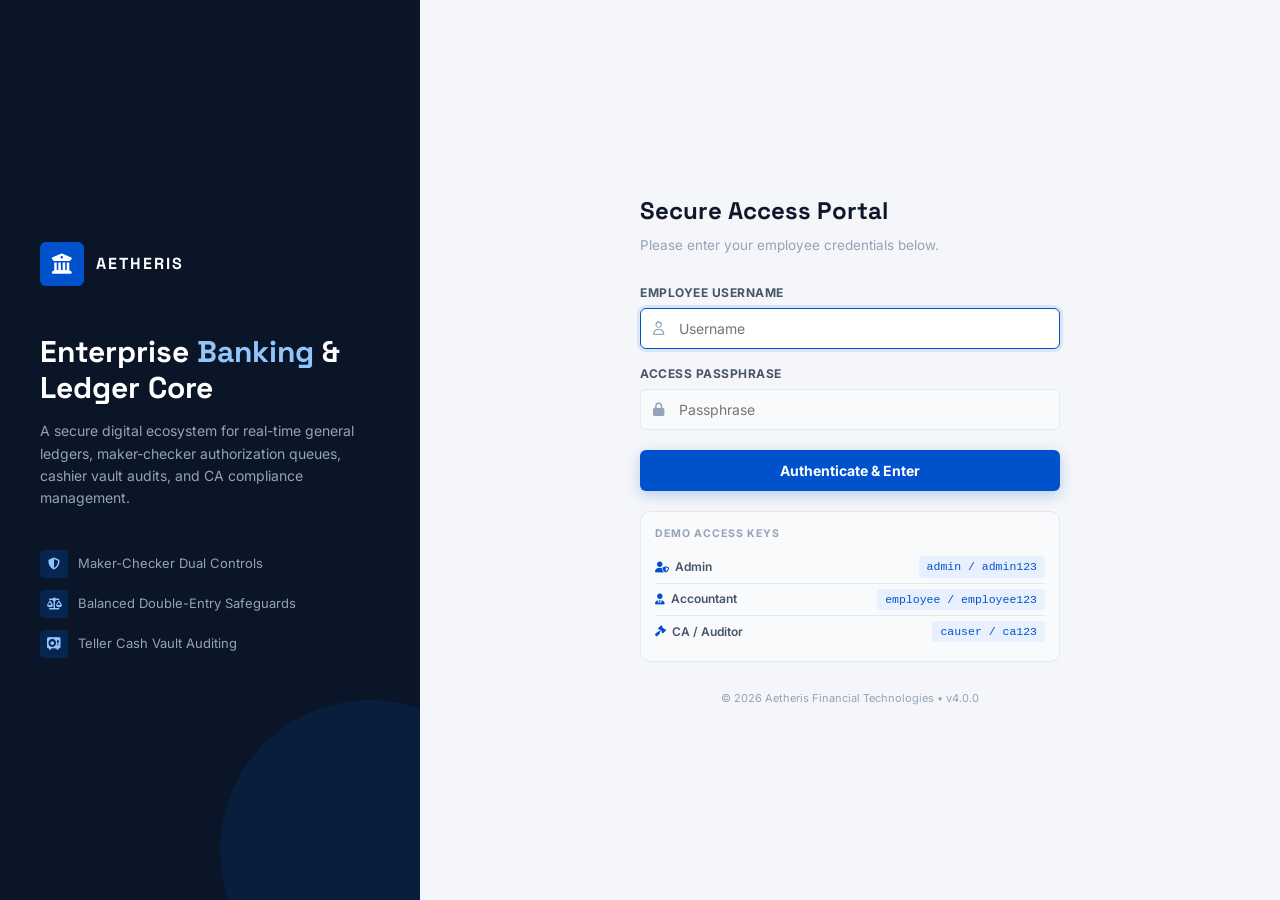
==== commit 13d0609d: "style: Fix login page layout classes for v4.0 corporate style" ====
--- a/index.html
+++ b/index.html
@@ -3,7 +3,6 @@
 <head>
     <meta charset="UTF-8" />
     <meta name="viewport" content="width=device-width, initial-scale=1.0" />
-    <meta name="description" content="Aetheris Banking & Accounting Core — Secure Enterprise Login Portal" />
     <title>AETHERIS | Secure Access Portal</title>
     <link rel="preconnect" href="https://fonts.googleapis.com" />
     <link rel="preconnect" href="https://fonts.gstatic.com" crossorigin />
@@ -13,124 +12,89 @@
 </head>
 <body class="login-page">
 
-    <!-- Background Grid -->
-    <div class="login-bg-grid"></div>
+    <!-- Left Branding Column -->
+    <div class="login-left">
+        <div class="login-left-brand">
+            <div class="login-left-brand-icon">
+                <i class="fa-solid fa-building-columns"></i>
+            </div>
+            <h2>AETHERIS</h2>
+        </div>
+        <h1>Enterprise <span>Banking</span> &amp; Ledger Core</h1>
+        <p>A secure digital ecosystem for real-time general ledgers, maker-checker authorization queues, cashier vault audits, and CA compliance management.</p>
+        <div class="login-features">
+            <div class="login-feature-item">
+                <i class="fa-solid fa-shield-halved"></i>
+                <span>Maker-Checker Dual Controls</span>
+            </div>
+            <div class="login-feature-item">
+                <i class="fa-solid fa-scale-balanced"></i>
+                <span>Balanced Double-Entry Safeguards</span>
+            </div>
+            <div class="login-feature-item">
+                <i class="fa-solid fa-vault"></i>
+                <span>Teller Cash Vault Auditing</span>
+            </div>
+        </div>
+    </div>
 
-    <!-- Top Bar -->
-    <header class="login-topbar">
-        <div class="login-topbar-brand">
-            <i class="fa-solid fa-building-columns"></i>
-            AETHERIS BANKING CORE
-        </div>
-        <div class="login-topbar-status">
-            <span class="status-indicator online"></span>
-            All Systems Operational (Local Portal)
-        </div>
-    </header>
+    <!-- Right Login Column -->
+    <div class="login-right">
+        <div class="login-form-container">
+            <h2>Secure Access Portal</h2>
+            <p>Please enter your employee credentials below.</p>
 
-    <!-- Main Login Content -->
-    <main class="login-outer">
-        <div class="login-wrapper">
-
-            <!-- Header / Emblem -->
-            <div class="login-header">
-                <div class="login-emblem">
-                    <i class="fa-solid fa-shield-halved"></i>
-                </div>
-                <h1>Secure Access Portal</h1>
-                <p>Enterprise Banking & Accounting Management System</p>
-                <span class="version-tag">&#x2022; Encrypted Session &#x2022; ISO 27001 &#x2022;</span>
-            </div>
-
-            <!-- Login Card -->
-            <div class="login-card">
-                <!-- Redirect Submission to Local Server -->
-                <form class="login-form" action="http://localhost:8080/login" method="post" id="login-form">
-
-                    <div class="login-field">
-                        <label for="username">
-                            <i class="fa-regular fa-id-badge" style="margin-right:5px;"></i>
-                            Employee ID / Username
-                        </label>
-                        <div class="login-input-wrap">
-                            <input
-                                type="text"
-                                id="username"
-                                name="username"
-                                placeholder="Enter your employee username"
-                                autocomplete="username"
-                                required
-                                autofocus
-                            />
-                            <i class="fa-regular fa-user"></i>
-                        </div>
-                    </div>
-
-                    <div class="login-field">
-                        <label for="password">
-                            <i class="fa-solid fa-key" style="margin-right:5px;"></i>
-                            Access Passphrase
-                        </label>
-                        <div class="login-input-wrap">
-                            <input
-                                type="password"
-                                id="password"
-                                name="password"
-                                placeholder="&#9679;&#9679;&#9679;&#9679;&#9679;&#9679;&#9679;&#9679;"
-                                autocomplete="current-password"
-                                required
-                            />
-                            <i class="fa-solid fa-lock"></i>
-                        </div>
-                    </div>
-
-                    <button type="submit" class="login-submit-btn" id="login-btn">
-                        <i class="fa-solid fa-arrow-right-to-bracket" style="margin-right:8px;"></i>
-                        Authenticate &amp; Enter
-                    </button>
-
-                </form>
-
-                <!-- Demo Credentials Reference -->
-                <div class="login-demo-creds">
-                    <h4><i class="fa-solid fa-circle-info" style="margin-right:5px;"></i> Demo Access Keys</h4>
-                    <div class="cred-row">
-                        <span class="cred-role"><i class="fa-solid fa-user-shield" style="margin-right:5px;color:#1e6fff"></i>Admin</span>
-                        <span class="cred-value">admin / admin123</span>
-                    </div>
-                    <div class="cred-row">
-                        <span class="cred-role"><i class="fa-solid fa-user-tie" style="margin-right:5px;color:#00c896"></i>Accountant</span>
-                        <span class="cred-value">employee / employee123</span>
-                    </div>
-                    <div class="cred-row">
-                        <span class="cred-role"><i class="fa-solid fa-gavel" style="margin-right:5px;color:#d4a843"></i>CA / Auditor</span>
-                        <span class="cred-value">causer / ca123</span>
+            <form class="login-form" action="http://localhost:8080/login" method="post" id="login-form">
+                <div class="login-field">
+                    <label for="username">Employee Username</label>
+                    <div class="login-input-wrap">
+                        <i class="fa-regular fa-user"></i>
+                        <input type="text" id="username" name="username" placeholder="Username" required autofocus />
                     </div>
                 </div>
 
-                <!-- Security Badges -->
-                <div class="login-security-badges">
-                    <span class="sec-badge"><i class="fa-solid fa-lock"></i> 256-bit TLS</span>
-                    <span class="sec-badge"><i class="fa-solid fa-shield-halved"></i> 2FA Ready</span>
-                    <span class="sec-badge"><i class="fa-solid fa-fingerprint"></i> Biometric</span>
-                    <span class="sec-badge"><i class="fa-solid fa-eye-slash"></i> Zero-Trust</span>
+                <div class="login-field">
+                    <label for="password">Access Passphrase</label>
+                    <div class="login-input-wrap">
+                        <i class="fa-solid fa-lock"></i>
+                        <input type="password" id="password" name="password" placeholder="Passphrase" required />
+                    </div>
+                </div>
+
+                <button type="submit" class="login-submit-btn" id="login-btn">
+                    Authenticate &amp; Enter
+                </button>
+            </form>
+
+            <!-- Demo Credentials Reference -->
+            <div class="login-demo-creds">
+                <h4>Demo Access Keys</h4>
+                <div class="cred-row">
+                    <span class="cred-role"><i class="fa-solid fa-user-shield"></i>Admin</span>
+                    <span class="cred-value">admin / admin123</span>
+                </div>
+                <div class="cred-row">
+                    <span class="cred-role"><i class="fa-solid fa-user-tie"></i>Accountant</span>
+                    <span class="cred-value">employee / employee123</span>
+                </div>
+                <div class="cred-row">
+                    <span class="cred-role"><i class="fa-solid fa-gavel"></i>CA / Auditor</span>
+                    <span class="cred-value">causer / ca123</span>
                 </div>
             </div>
 
             <div class="login-footer">
-                &copy; 2026 Aetheris Financial Technologies &bull; All access is monitored and logged &bull; v3.0.0-enterprise
+                &copy; 2026 Aetheris Financial Technologies &bull; v4.0.0
             </div>
         </div>
-    </main>
+    </div>
 
     <script>
-        // Animate the login button
         document.getElementById('login-form')?.addEventListener('submit', function() {
             const btn = document.getElementById('login-btn');
             if (btn) {
                 btn.innerHTML = '<i class="fa-solid fa-spinner fa-spin" style="margin-right:8px;"></i>Authenticating...';
                 btn.disabled = true;
-                btn.style.opacity = '0.8';
             }
         });
     </script>
